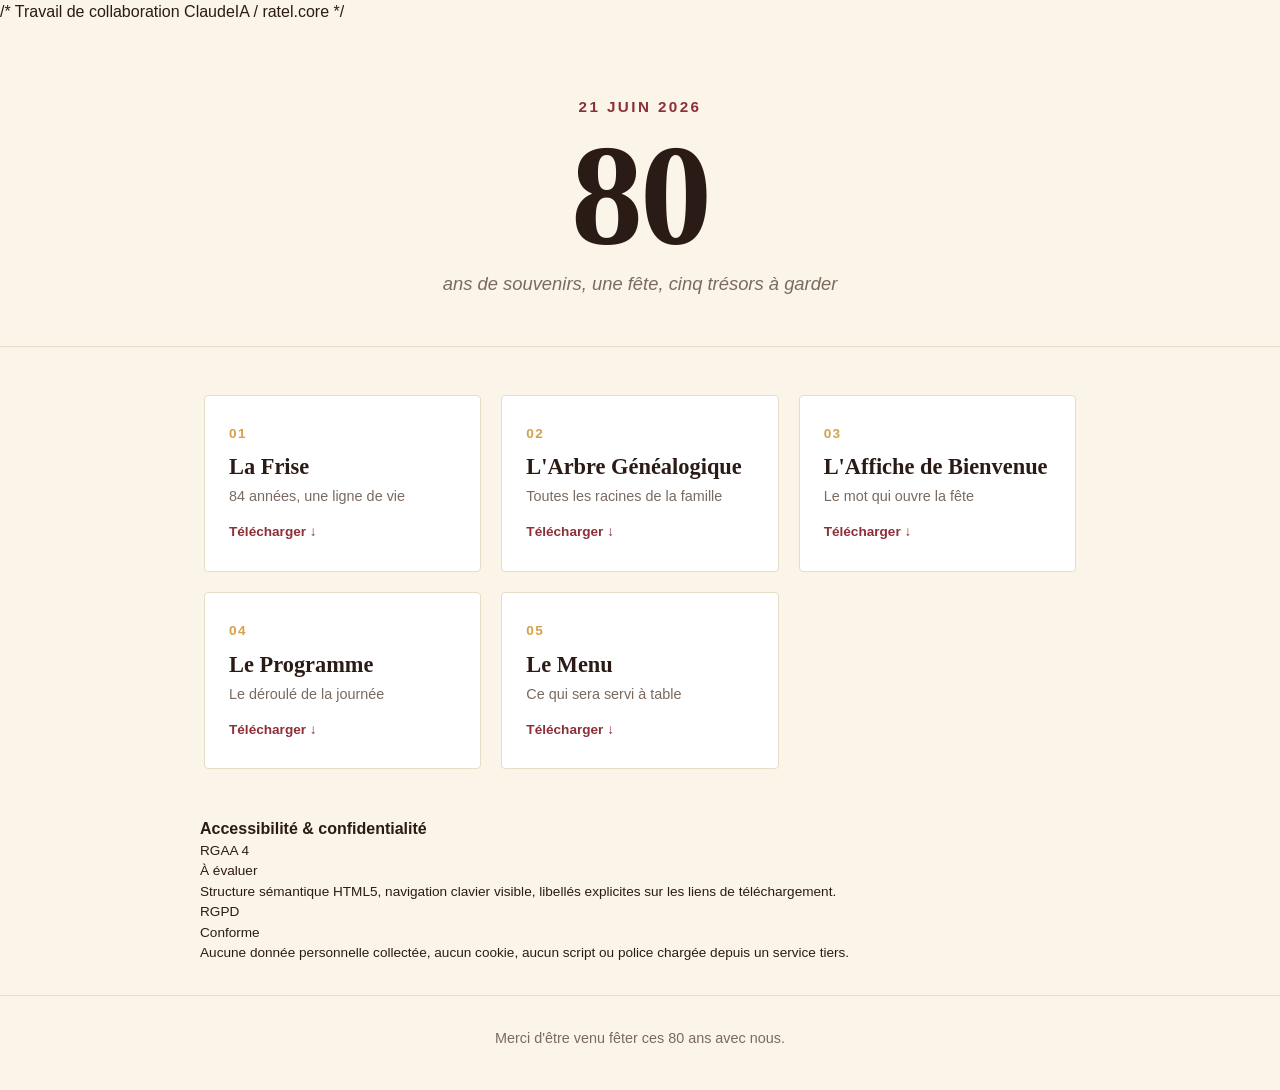
==== index.html @ 3a498ede "ctrl +s html" ====
/* Travail de collaboration ClaudeIA / ratel.core */
<!DOCTYPE html>
<html lang="fr">
<head>
<meta charset="UTF-8">
<meta name="viewport" content="width=device-width, initial-scale=1.0">
<title>80 ans de Rolland — Souvenirs à emporter</title>
<link rel="stylesheet" href="CSS/style.css">
</head>
<body>

  <header class="entete">
    <p class="date">21 juin 2026</p>
    <h1 class="titre-80">80</h1>
    <p class="sous-titre">ans de souvenirs, une fête, cinq trésors à garder</p>
  </header>

  <main class="liste-boutons">

    <a href="assets/frise_chronologique.png"  alt="frise chronologique de rolland avec toutes les dates importantes des sa vie" download class="bouton bouton-frise" aria-label="Télécharger La Frise, fichier JPG">
      <div class="numero">01</div>
      <div class="texte">
        <div class="nom">La Frise</div>
        <div class="description">84 années, une ligne de vie</div>
      </div>
      <div class="action">Télécharger ↓</div>
    </a>

    <a href="assets/arbre-genealogique.jpg" alt= "frise chres des sa vie" download class="bouton bouton-arbre" aria-label="Télécharger L'Arbre Généalogique, fichier JPG">
      <div class="numero">02</div>
      <div class="texte">
        <div class="nom">L'Arbre Généalogique</div>
        <div class="description">Toutes les racines de la famille</div>
      </div>
      <div class="action">Télécharger ↓</div>
    </a>

    <a href="assets/la_gazette_de_parmilieu.jpg" atl="affiche en forme de première page de journal ,la gazette de parmilieu pour présenter la journée" downlo<<<<<<<<<<<<<<ad class="bouton bouton-affiche" aria-label="Télécharger L'Affiche de Bienvenue, fichier JPG">
      <div class="numero">03</div>
      <div class="texte">
        <div class="nom">L'Affiche de Bienvenue</div>
        <div class="description">Le mot qui ouvre la fête</div>
      </div>
      <div class="action">Télécharger ↓</div>
    </a>

    <a href="assets/programme.jpg" download class="bouton bouton-programme" aria-label="Télécharger Le Programme, fichier JPG">
      <div class="numero">04</div>
      <div class="texte">
        <div class="nom">Le Programme</div>
        <div class="description">Le déroulé de la journée</div>
      </div>
      <div class="action">Télécharger ↓</div>
    </a>

    <a href="assets/menu.jpg" alt ="menu A FAIRE" download class="bouton bouton-menu" aria-label="Télécharger Le Menu, fichier JPG">
      <div class="numero">05</div>
      <div class="texte">
        <div class="nom">Le Menu</div>
        <div class="description">Ce qui sera servi à table</div>
      </div>
      <div class="action">Télécharger ↓</div>
    </a>

  </main>

  <div class="accessibilite">
    <h2 class="accessibilite-titre">Accessibilité &amp; confidentialité</h2>

    <div class="accessibilite-bloc">
      <div class="accessibilite-norme">RGAA 4</div>
      <div class="accessibilite-taux">À évaluer</div>
      <div class="accessibilite-detail">Structure sémantique HTML5, navigation clavier visible, libellés explicites sur les liens de téléchargement.</div>
    </div>

    <div class="accessibilite-bloc">
      <div class="accessibilite-norme">RGPD</div>
      <div class="accessibilite-taux">Conforme</div>
      <div class="accessibilite-detail">Aucune donnée personnelle collectée, aucun cookie, aucun script ou police chargée depuis un service tiers.</div>
    </div>
  </div>

  <footer class="pied-de-page">
    <p>Merci d'être venu fêter ces 80 ans avec nous.</p>
  </footer>

</body>
</html>
---- CSS/style.css ----
/* Travail de collaboration ClaudeIA / ratel.core */
/* ============================================
   VARIABLES — modifie uniquement ici
   ============================================ */
:root {

  /* Couleurs */
  --couleur-fond:            #FBF4E8;
  --couleur-fond-bouton:     #FFFFFF;
  --couleur-texte:           #2B1B17;
  --couleur-texte-attenue:   #7A6A5F;
  --couleur-accent:          #8C2F39;
  --couleur-accent-doux:     #D4A24C;
  --couleur-bordure:         #E7DCC8;

  /* Polices */
  --police-titre: "Playfair Display", Georgia, "Times New Roman", serif;
  --police-texte: "Inter", "Helvetica Neue", Arial, sans-serif;

  /* Tailles de police — mobile (valeurs de base) */
  --taille-titre-80-mobile:      5.5rem;
  --taille-sous-titre-mobile:    1rem;
  --taille-date:                 0.95rem;
  --taille-numero:               0.85rem;
  --taille-nom-mobile:           1.15rem;
  --taille-description:          0.9rem;
  --taille-action:                0.85rem;
  --taille-pied-de-page:          0.9rem;
  --taille-accessibilite-titre:   1rem;
  --taille-accessibilite-texte:   0.85rem;

  /* Tailles de police — desktop */
  --taille-titre-80-desktop:     9rem;
  --taille-sous-titre-desktop:   1.15rem;
  --taille-nom-desktop:           1.4rem;

  /* Espacements */
  --espace-section:   4.5rem;
  --rayon-bouton:      4px;
}

/* ============================================
   RESET DE BASE
   ============================================ */
* {
  margin: 0;
  padding: 0;
  box-sizing: border-box;
}

html {
  -webkit-tap-highlight-color: transparent;
}

body {
  background-color: var(--couleur-fond);
  color: var(--couleur-texte);
  font-family: var(--police-texte);
  line-height: 1.5;
  -webkit-font-smoothing: antialiased;
}

a {
  text-decoration: none;
  color: inherit;
}

/* ============================================
   ENTETE — MOBILE D'ABORD
   ============================================ */
.entete {
  text-align: center;
  padding: 2.5rem 1.25rem 2rem;
  border-bottom: 1px solid var(--couleur-bordure);
}

.date {
  font-family: var(--police-texte);
  font-size: var(--taille-date);
  letter-spacing: 0.16em;
  text-transform: uppercase;
  color: var(--couleur-accent);
  font-weight: 600;
  margin-bottom: 0.75rem;
}

.titre-80 {
  font-family: var(--police-titre);
  font-size: var(--taille-titre-80-mobile);
  font-weight: 700;
  color: var(--couleur-texte);
  line-height: 0.9;
  letter-spacing: -0.02em;
}

.sous-titre {
  font-family: var(--police-texte);
  font-size: var(--taille-sous-titre-mobile);
  color: var(--couleur-texte-attenue);
  margin-top: 0.6rem;
  font-style: italic;
}

/* ============================================
   LISTE DES BOUTONS — MOBILE D'ABORD
   ============================================ */
.liste-boutons {
  max-width: 920px;
  margin: 0 auto;
  padding: 2rem 1.25rem;
  display: flex;
  flex-direction: column;
  gap: 0.85rem;
}

.bouton {
  background-color: var(--couleur-fond-bouton);
  border: 1px solid var(--couleur-bordure);
  border-radius: var(--rayon-bouton);
  padding: 1.1rem 1.25rem;
  display: flex;
  align-items: center;
  gap: 0.85rem;
  min-height: 64px;
  transition: border-color 0.2s ease;
}

.bouton:active {
  border-color: var(--couleur-accent-doux);
  background-color: var(--couleur-fond);
}

.bouton:focus-visible {
  outline: 2px solid var(--couleur-accent);
  outline-offset: 3px;
}

.bouton-frise,
.bouton-arbre,
.bouton-affiche,
.bouton-programme,
.bouton-menu {
  /* libre pour personnalisation future */
}

.numero {
  font-family: var(--police-texte);
  font-size: var(--taille-numero);
  letter-spacing: 0.1em;
  color: var(--couleur-accent-doux);
  font-weight: 700;
  flex-shrink: 0;
}

.texte {
  flex: 1;
  display: flex;
  flex-direction: column;
  gap: 0.15rem;
}

.nom {
  font-family: var(--police-titre);
  font-size: var(--taille-nom-mobile);
  font-weight: 700;
  color: var(--couleur-texte);
}

.description {
  font-family: var(--police-texte);
  font-size: var(--taille-description);
  color: var(--couleur-texte-attenue);
}

.action {
  font-family: var(--police-texte);
  font-size: var(--taille-action);
  color: var(--couleur-accent);
  font-weight: 600;
  flex-shrink: 0;
  white-space: nowrap;
}

/* ============================================
   ACCESSIBILITE & CONFIDENTIALITE
   (non stylé pour le moment — sur demande)
   ============================================ */
.accessibilite {
  max-width: 920px;
  margin: 0 auto;
  padding: 0 1.25rem 2rem;
}

.accessibilite-titre {
  font-size: var(--taille-accessibilite-titre);
}

.accessibilite-bloc {
  font-size: var(--taille-accessibilite-texte);
}

/* ============================================
   PIED DE PAGE
   ============================================ */
.pied-de-page {
  text-align: center;
  padding: 2rem 1.25rem 2.5rem;
  font-size: var(--taille-pied-de-page);
  color: var(--couleur-texte-attenue);
  border-top: 1px solid var(--couleur-bordure);
}

/* ============================================
   TABLETTE / DESKTOP
   ============================================ */
@media (min-width: 600px) {

  .entete {
    padding: var(--espace-section) 1.5rem 3rem;
  }

  .titre-80 {
    font-size: var(--taille-titre-80-desktop);
  }

  .sous-titre {
    font-size: var(--taille-sous-titre-desktop);
  }

  .liste-boutons {
    display: grid;
    grid-template-columns: repeat(auto-fit, minmax(260px, 1fr));
    gap: 1.25rem;
    padding: 3rem 1.5rem;
  }

  .bouton {
    flex-direction: column;
    align-items: flex-start;
    padding: 1.75rem 1.5rem;
    gap: 0.4rem;
    transition: border-color 0.2s ease, transform 0.2s ease;
  }

  .bouton:hover {
    border-color: var(--couleur-accent-doux);
    transform: translateY(-3px);
  }

  .nom {
    font-size: var(--taille-nom-desktop);
  }

  .action {
    margin-top: 0.5rem;
  }
}

/* ============================================
   ACCESSIBILITÉ — réduction des animations
   ============================================ */
@media (prefers-reduced-motion: reduce) {
  .bouton {
    transition: none;
  }
}
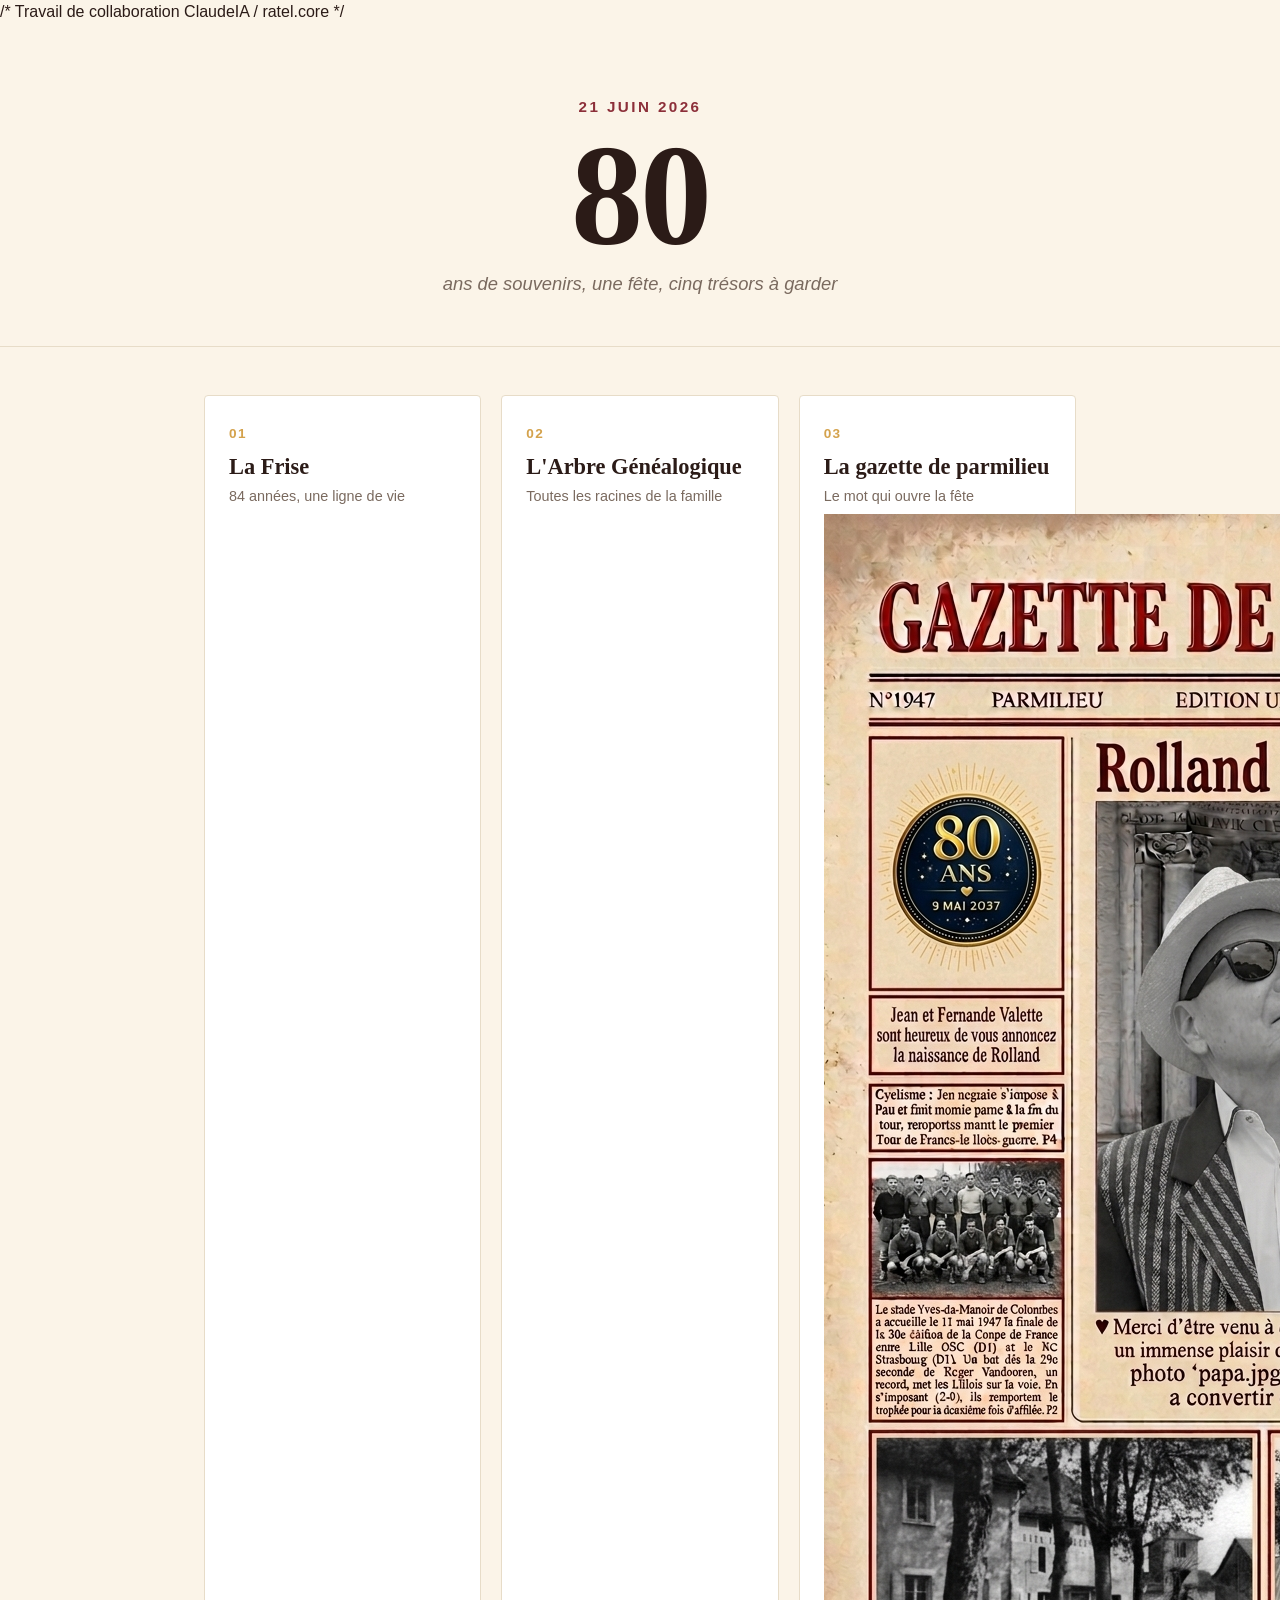
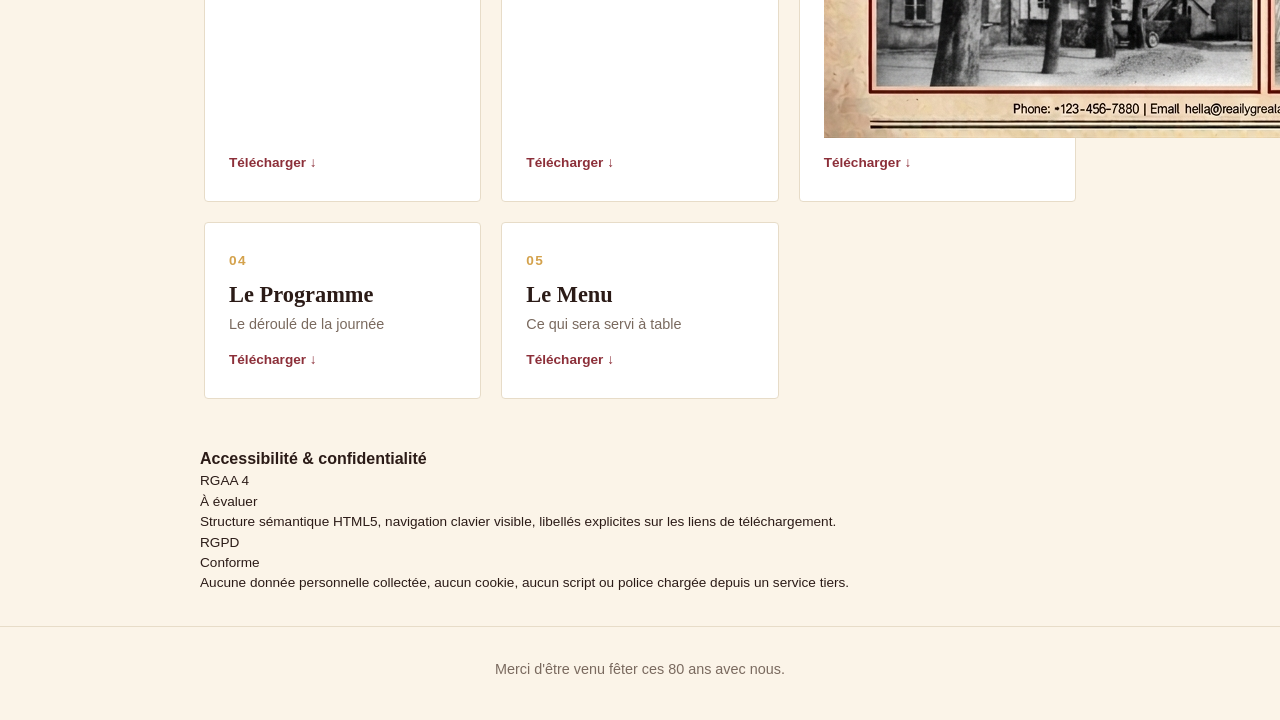
==== commit 67b4eaf0: "gazette fin pour test" ====
--- a/index.html
+++ b/index.html
@@ -5,7 +5,7 @@
 <meta charset="UTF-8">
 <meta name="viewport" content="width=device-width, initial-scale=1.0">
 <title>80 ans de Rolland — Souvenirs à emporter</title>
-<link rel="stylesheet" href="CSS/style.css">
+<link rel="stylesheet" href="style.css">
 </head>
 <body>
 
@@ -17,7 +17,7 @@
 
   <main class="liste-boutons">
 
-    <a href="assets/frise_chronologique.png"  alt="frise chronologique de rolland avec toutes les dates importantes des sa vie" download class="bouton bouton-frise" aria-label="Télécharger La Frise, fichier JPG">
+    <a href="frise_chronologique.png"  alt="frise chronologique de rolland avec toutes les dates importantes des sa vie" download class="bouton bouton-frise" aria-label="Télécharger La Frise, fichier JPG">
       <div class="numero">01</div>
       <div class="texte">
         <div class="nom">La Frise</div>
@@ -26,7 +26,7 @@
       <div class="action">Télécharger ↓</div>
     </a>
 
-    <a href="assets/arbre-genealogique.jpg" alt= "frise chres des sa vie" download class="bouton bouton-arbre" aria-label="Télécharger L'Arbre Généalogique, fichier JPG">
+    <a href="arbre_genealogique.jpg" alt="A FAIRE"frise chres des sa vie" download class="bouton bouton-arbre" aria-label="Télécharger L'Arbre Généalogique, fichier JPG">
       <div class="numero">02</div>
       <div class="texte">
         <div class="nom">L'Arbre Généalogique</div>
@@ -35,16 +35,17 @@
       <div class="action">Télécharger ↓</div>
     </a>
 
-    <a href="assets/la_gazette_de_parmilieu.jpg" atl="affiche en forme de première page de journal ,la gazette de parmilieu pour présenter la journée" downlo<<<<<<<<<<<<<<ad class="bouton bouton-affiche" aria-label="Télécharger L'Affiche de Bienvenue, fichier JPG">
+    <a href="la_gazette_de_parmilieu.png" download class="bouton bouton-affiche" aria-label="Télécharger La Gazette de pagermilieu, fichier PNG">
       <div class="numero">03</div>
       <div class="texte">
-        <div class="nom">L'Affiche de Bienvenue</div>
+        <div class="nom">La gazette de parmilieu</div>
         <div class="description">Le mot qui ouvre la fête</div>
       </div>
+    <img src="la_gazette_de_parmilieu.png" atl="affiche en forme de première page de journal ,la gazette de parmilieu pour présenter la journée">  
       <div class="action">Télécharger ↓</div>
     </a>
 
-    <a href="assets/programme.jpg" download class="bouton bouton-programme" aria-label="Télécharger Le Programme, fichier JPG">
+    <a href="programme.jpg" alt=download class="bouton bouton-programme" aria-label="Télécharger Le Programme, fichier JPG">
       <div class="numero">04</div>
       <div class="texte">
         <div class="nom">Le Programme</div>
@@ -53,7 +54,7 @@
       <div class="action">Télécharger ↓</div>
     </a>
 
-    <a href="assets/menu.jpg" alt ="menu A FAIRE" download class="bouton bouton-menu" aria-label="Télécharger Le Menu, fichier JPG">
+    <a href="menu.jpg" alt ="menu A FAIRE" download class="bouton bouton-menu" aria-label="Télécharger Le Menu, fichier JPG">
       <div class="numero">05</div>
       <div class="texte">
         <div class="nom">Le Menu</div>
--- a/style.css
+++ b/style.css
@@ -0,0 +1,266 @@
+/* Travail de collaboration ClaudeIA / ratel.core */
+/* ============================================
+   VARIABLES — modifie uniquement ici
+   ============================================ */
+:root {
+
+  /* Couleurs */
+  --couleur-fond:            #FBF4E8;
+  --couleur-fond-bouton:     #FFFFFF;
+  --couleur-texte:           #2B1B17;
+  --couleur-texte-attenue:   #7A6A5F;
+  --couleur-accent:          #8C2F39;
+  --couleur-accent-doux:     #D4A24C;
+  --couleur-bordure:         #E7DCC8;
+
+  /* Polices */
+  --police-titre: "Playfair Display", Georgia, "Times New Roman", serif;
+  --police-texte: "Inter", "Helvetica Neue", Arial, sans-serif;
+
+  /* Tailles de police — mobile (valeurs de base) */
+  --taille-titre-80-mobile:      5.5rem;
+  --taille-sous-titre-mobile:    1rem;
+  --taille-date:                 0.95rem;
+  --taille-numero:               0.85rem;
+  --taille-nom-mobile:           1.15rem;
+  --taille-description:          0.9rem;
+  --taille-action:                0.85rem;
+  --taille-pied-de-page:          0.9rem;
+  --taille-accessibilite-titre:   1rem;
+  --taille-accessibilite-texte:   0.85rem;
+
+  /* Tailles de police — desktop */
+  --taille-titre-80-desktop:     9rem;
+  --taille-sous-titre-desktop:   1.15rem;
+  --taille-nom-desktop:           1.4rem;
+
+  /* Espacements */
+  --espace-section:   4.5rem;
+  --rayon-bouton:      4px;
+}
+
+/* ============================================
+   RESET DE BASE
+   ============================================ */
+* {
+  margin: 0;
+  padding: 0;
+  box-sizing: border-box;
+}
+
+html {
+  -webkit-tap-highlight-color: transparent;
+}
+
+body {
+  background-color: var(--couleur-fond);
+  color: var(--couleur-texte);
+  font-family: var(--police-texte);
+  line-height: 1.5;
+  -webkit-font-smoothing: antialiased;
+}
+
+a {
+  text-decoration: none;
+  color: inherit;
+}
+
+/* ============================================
+   ENTETE — MOBILE D'ABORD
+   ============================================ */
+.entete {
+  text-align: center;
+  padding: 2.5rem 1.25rem 2rem;
+  border-bottom: 1px solid var(--couleur-bordure);
+}
+
+.date {
+  font-family: var(--police-texte);
+  font-size: var(--taille-date);
+  letter-spacing: 0.16em;
+  text-transform: uppercase;
+  color: var(--couleur-accent);
+  font-weight: 600;
+  margin-bottom: 0.75rem;
+}
+
+.titre-80 {
+  font-family: var(--police-titre);
+  font-size: var(--taille-titre-80-mobile);
+  font-weight: 700;
+  color: var(--couleur-texte);
+  line-height: 0.9;
+  letter-spacing: -0.02em;
+}
+
+.sous-titre {
+  font-family: var(--police-texte);
+  font-size: var(--taille-sous-titre-mobile);
+  color: var(--couleur-texte-attenue);
+  margin-top: 0.6rem;
+  font-style: italic;
+}
+
+/* ============================================
+   LISTE DES BOUTONS — MOBILE D'ABORD
+   ============================================ */
+.liste-boutons {
+  max-width: 920px;
+  margin: 0 auto;
+  padding: 2rem 1.25rem;
+  display: flex;
+  flex-direction: column;
+  gap: 0.85rem;
+}
+
+.bouton {
+  background-color: var(--couleur-fond-bouton);
+  border: 1px solid var(--couleur-bordure);
+  border-radius: var(--rayon-bouton);
+  padding: 1.1rem 1.25rem;
+  display: flex;
+  align-items: center;
+  gap: 0.85rem;
+  min-height: 64px;
+  transition: border-color 0.2s ease;
+}
+
+.bouton:active {
+  border-color: var(--couleur-accent-doux);
+  background-color: var(--couleur-fond);
+}
+
+.bouton:focus-visible {
+  outline: 2px solid var(--couleur-accent);
+  outline-offset: 3px;
+}
+
+.bouton-frise,
+.bouton-arbre,
+.bouton-affiche,
+.bouton-programme,
+.bouton-menu {
+  /* libre pour personnalisation future */
+}
+
+.numero {
+  font-family: var(--police-texte);
+  font-size: var(--taille-numero);
+  letter-spacing: 0.1em;
+  color: var(--couleur-accent-doux);
+  font-weight: 700;
+  flex-shrink: 0;
+}
+
+.texte {
+  flex: 1;
+  display: flex;
+  flex-direction: column;
+  gap: 0.15rem;
+}
+
+.nom {
+  font-family: var(--police-titre);
+  font-size: var(--taille-nom-mobile);
+  font-weight: 700;
+  color: var(--couleur-texte);
+}
+
+.description {
+  font-family: var(--police-texte);
+  font-size: var(--taille-description);
+  color: var(--couleur-texte-attenue);
+}
+
+.action {
+  font-family: var(--police-texte);
+  font-size: var(--taille-action);
+  color: var(--couleur-accent);
+  font-weight: 600;
+  flex-shrink: 0;
+  white-space: nowrap;
+}
+
+/* ============================================
+   ACCESSIBILITE & CONFIDENTIALITE
+   (non stylé pour le moment — sur demande)
+   ============================================ */
+.accessibilite {
+  max-width: 920px;
+  margin: 0 auto;
+  padding: 0 1.25rem 2rem;
+}
+
+.accessibilite-titre {
+  font-size: var(--taille-accessibilite-titre);
+}
+
+.accessibilite-bloc {
+  font-size: var(--taille-accessibilite-texte);
+}
+
+/* ============================================
+   PIED DE PAGE
+   ============================================ */
+.pied-de-page {
+  text-align: center;
+  padding: 2rem 1.25rem 2.5rem;
+  font-size: var(--taille-pied-de-page);
+  color: var(--couleur-texte-attenue);
+  border-top: 1px solid var(--couleur-bordure);
+}
+
+/* ============================================
+   TABLETTE / DESKTOP
+   ============================================ */
+@media (min-width: 600px) {
+
+  .entete {
+    padding: var(--espace-section) 1.5rem 3rem;
+  }
+
+  .titre-80 {
+    font-size: var(--taille-titre-80-desktop);
+  }
+
+  .sous-titre {
+    font-size: var(--taille-sous-titre-desktop);
+  }
+
+  .liste-boutons {
+    display: grid;
+    grid-template-columns: repeat(auto-fit, minmax(260px, 1fr));
+    gap: 1.25rem;
+    padding: 3rem 1.5rem;
+  }
+
+  .bouton {
+    flex-direction: column;
+    align-items: flex-start;
+    padding: 1.75rem 1.5rem;
+    gap: 0.4rem;
+    transition: border-color 0.2s ease, transform 0.2s ease;
+  }
+
+  .bouton:hover {
+    border-color: var(--couleur-accent-doux);
+    transform: translateY(-3px);
+  }
+
+  .nom {
+    font-size: var(--taille-nom-desktop);
+  }
+
+  .action {
+    margin-top: 0.5rem;
+  }
+}
+
+/* ============================================
+   ACCESSIBILITÉ — réduction des animations
+   ============================================ */
+@media (prefers-reduced-motion: reduce) {
+  .bouton {
+    transition: none;
+  }
+}
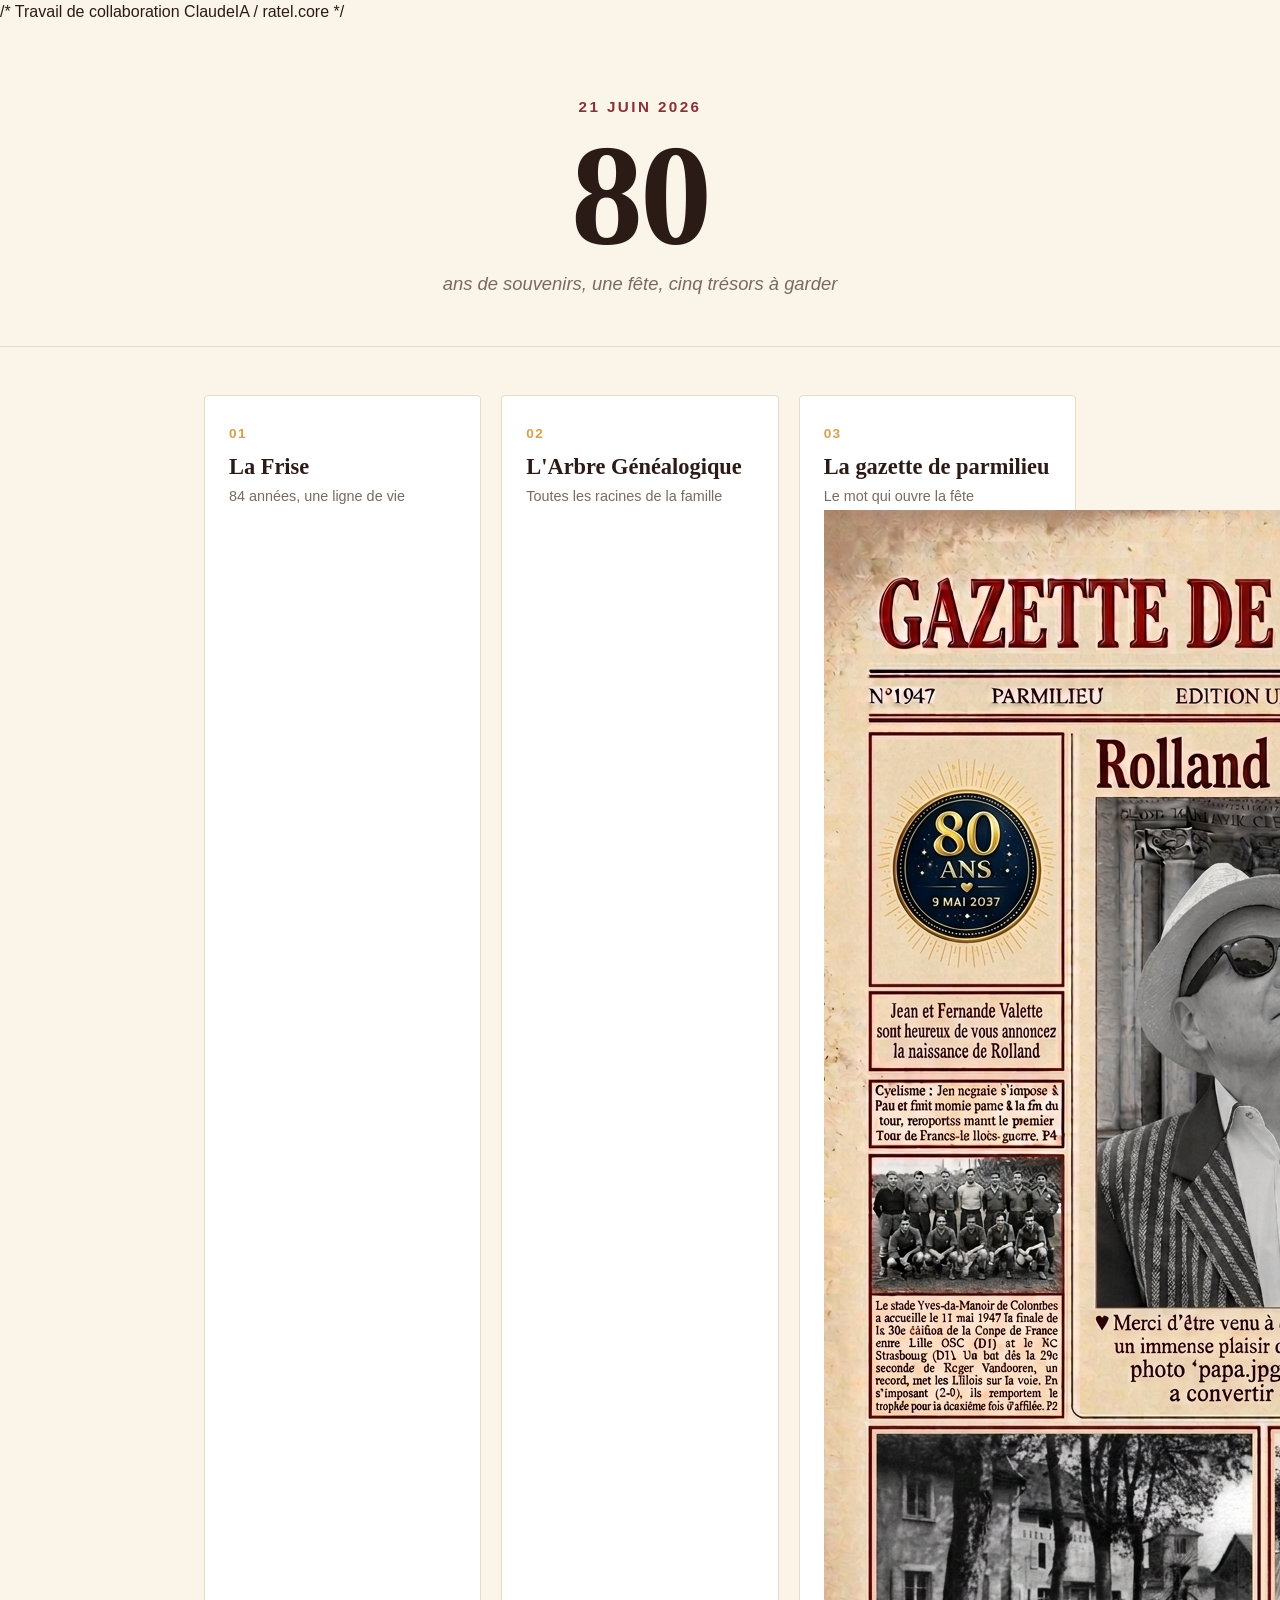
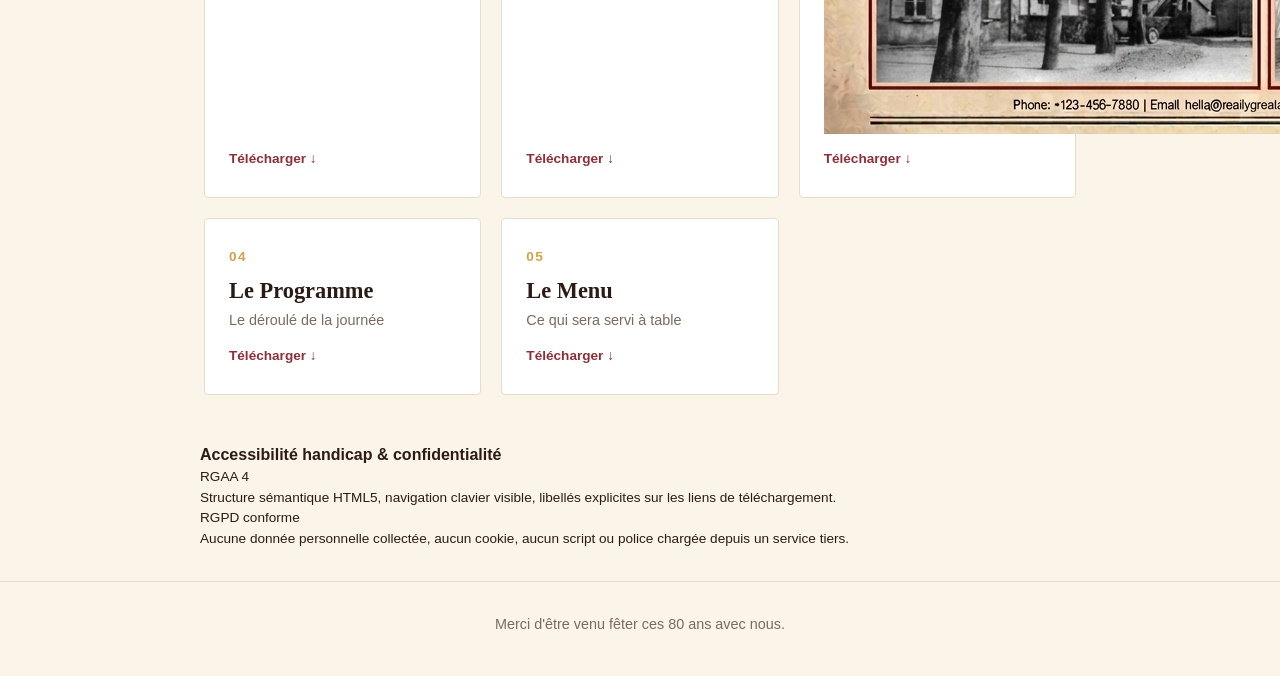
==== commit 643bd719: "insertion miniature" ====
--- a/index.html
+++ b/index.html
@@ -39,9 +39,9 @@
       <div class="numero">03</div>
       <div class="texte">
         <div class="nom">La gazette de parmilieu</div>
-        <div class="description">Le mot qui ouvre la fête</div>
+        <div class="description">Le mot qui ouvre la fête</div> 
+          <img src="la_gazette_de_parmilieu.png" atl="affiche en forme de première page de journal ,la gazette de parmilieu pour présenter la journée">  
       </div>
-    <img src="la_gazette_de_parmilieu.png" atl="affiche en forme de première page de journal ,la gazette de parmilieu pour présenter la journée">  
       <div class="action">Télécharger ↓</div>
     </a>
 
@@ -66,17 +66,15 @@
   </main>
 
   <div class="accessibilite">
-    <h2 class="accessibilite-titre">Accessibilité &amp; confidentialité</h2>
+    <h2 class="accessibilite-titre">Accessibilité handicap &amp; confidentialité</h2>
 
     <div class="accessibilite-bloc">
       <div class="accessibilite-norme">RGAA 4</div>
-      <div class="accessibilite-taux">À évaluer</div>
       <div class="accessibilite-detail">Structure sémantique HTML5, navigation clavier visible, libellés explicites sur les liens de téléchargement.</div>
     </div>
 
     <div class="accessibilite-bloc">
-      <div class="accessibilite-norme">RGPD</div>
-      <div class="accessibilite-taux">Conforme</div>
+      <div class="accessibilite-norme">RGPD conforme</div>
       <div class="accessibilite-detail">Aucune donnée personnelle collectée, aucun cookie, aucun script ou police chargée depuis un service tiers.</div>
     </div>
   </div>
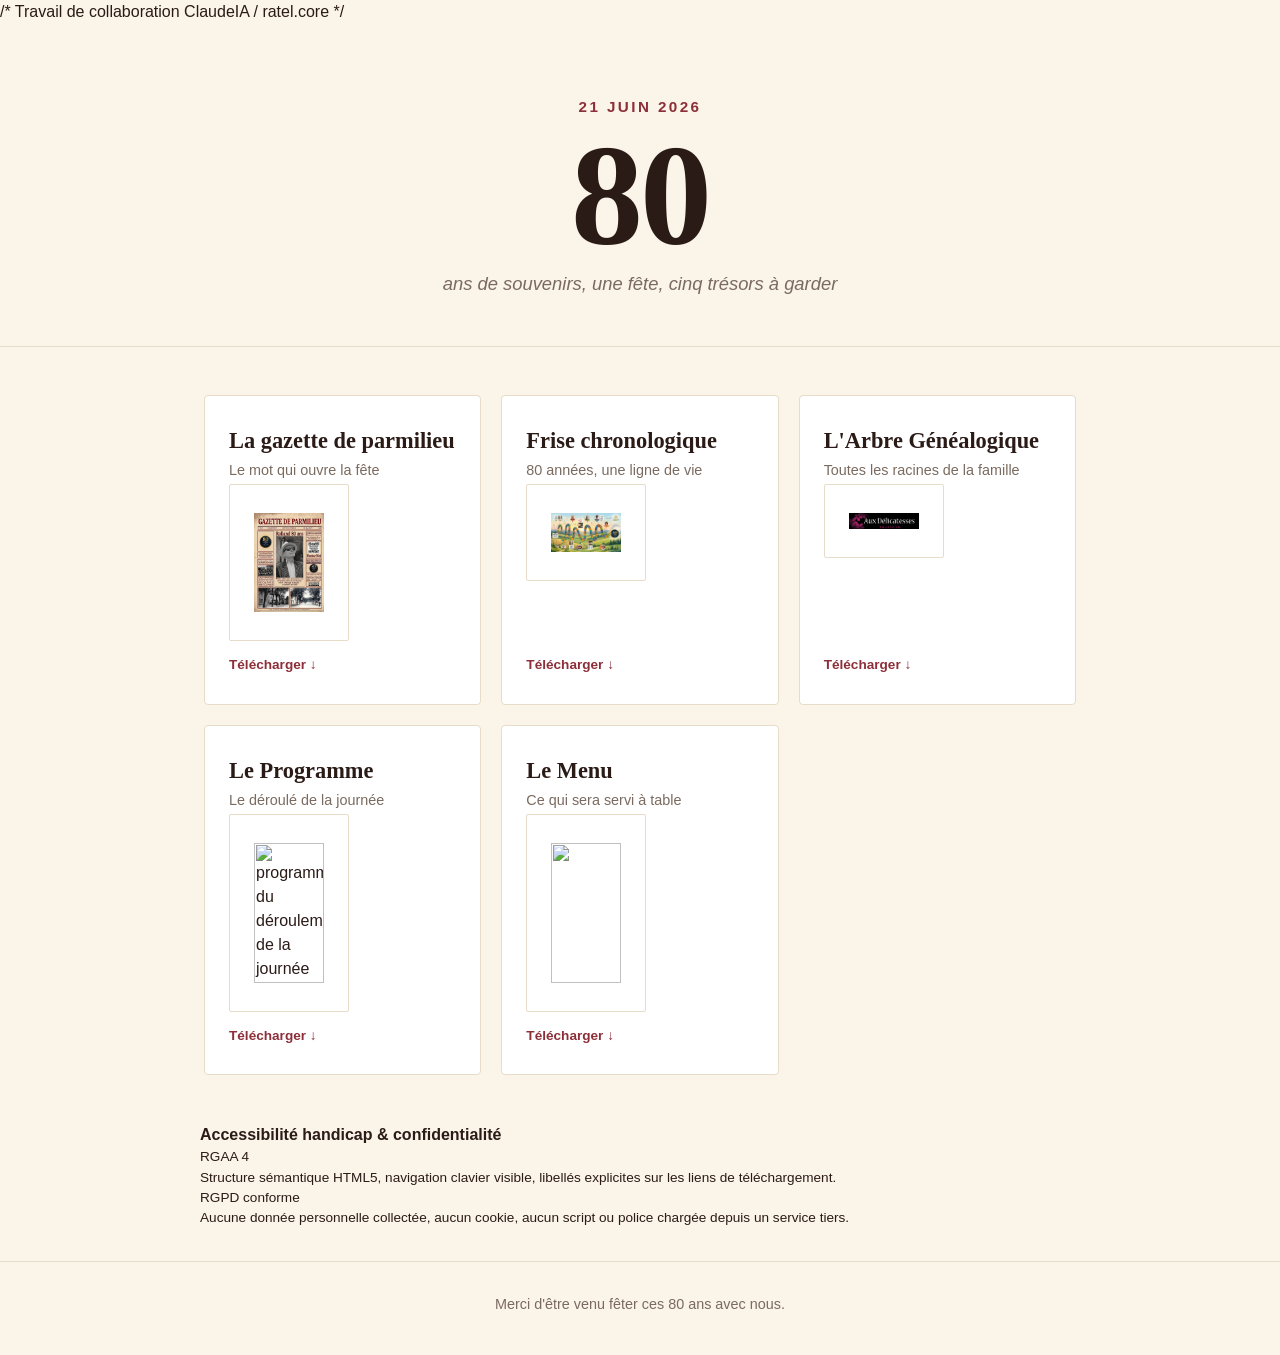
==== commit d3f35a5a: "correction html + linter" ====
--- a/index.html
+++ b/index.html
@@ -1,12 +1,14 @@
 /* Travail de collaboration ClaudeIA / ratel.core */
 <!DOCTYPE html>
 <html lang="fr">
+
 <head>
-<meta charset="UTF-8">
-<meta name="viewport" content="width=device-width, initial-scale=1.0">
-<title>80 ans de Rolland — Souvenirs à emporter</title>
-<link rel="stylesheet" href="style.css">
+  <meta charset="UTF-8">
+  <meta name="viewport" content="width=device-width, initial-scale=1.0">
+  <title>80 ans de Rolland — Souvenirs à emporter</title>
+  <link rel="stylesheet" href="style.css">
 </head>
+
 <body>
 
   <header class="entete">
@@ -17,48 +19,54 @@
 
   <main class="liste-boutons">
 
-    <a href="frise_chronologique.png"  alt="frise chronologique de rolland avec toutes les dates importantes des sa vie" download class="bouton bouton-frise" aria-label="Télécharger La Frise, fichier JPG">
-      <div class="numero">01</div>
+    <a href="la_gazette_de_parmilieu.png" download class="bouton bouton-affiche"
+      aria-label="Télécharger La Gazette de pagermilieu, fichier PNG">
       <div class="texte">
-        <div class="nom">La Frise</div>
-        <div class="description">84 années, une ligne de vie</div>
+        <div class="nom">La gazette de parmilieu</div>
+        <div class="description">Le mot qui ouvre la fête</div>
+        <img class="bouton img" src="la_gazette_de_parmilieu.png"
+          atl="affiche en forme de première page de journal ,la gazette de parmilieu pour présenter la journée">
       </div>
       <div class="action">Télécharger ↓</div>
     </a>
 
-    <a href="arbre_genealogique.jpg" alt="A FAIRE"frise chres des sa vie" download class="bouton bouton-arbre" aria-label="Télécharger L'Arbre Généalogique, fichier JPG">
-      <div class="numero">02</div>
+    <a href="frise_chronologique.png" download class="bouton bouton-frise" aria-label="Télécharger La Frise, fichier JPG">
+      <div class="texte">
+        <div class="nom">Frise chronologique</div>
+        <div class="description">80 années, une ligne de vie</div>
+        <img class="bouton img" src="frise_chronologique.png" atl="frise chronolique retrassant la vie de rolland">
+      </div>
+      <div class=" action">Télécharger ↓
+      </div>
+    </a>
+
+    <a href="arbre_genealogique.png" download class="bouton bouton-arbre"
+      aria-label="Télécharger L'Arbre Généalogique, fichier JPG">
       <div class="texte">
         <div class="nom">L'Arbre Généalogique</div>
         <div class="description">Toutes les racines de la famille</div>
+        <img class="bouton img" src="logo_aux_delicatesses.png"
+          atl="arbre généalogique depuis Jean et Fernade ainsi que tous leurs descendants">
       </div>
       <div class="action">Télécharger ↓</div>
     </a>
 
-    <a href="la_gazette_de_parmilieu.png" download class="bouton bouton-affiche" aria-label="Télécharger La Gazette de pagermilieu, fichier PNG">
-      <div class="numero">03</div>
+    <a href="programme.jpg" download class="bouton bouton-programme"
+      aria-label="Télécharger Le Programme, fichier JPG">
       <div class="texte">
-        <div class="nom">La gazette de parmilieu</div>
-        <div class="description">Le mot qui ouvre la fête</div> 
-          <img src="la_gazette_de_parmilieu.png" atl="affiche en forme de première page de journal ,la gazette de parmilieu pour présenter la journée">  
+        <div class="nom">Le Programme</div>
+        <div class="description">Le déroulé de la journée</div>
+        <img class="bouton img" src="xxx.png" alt="programme du déroulement de la journée">
       </div>
       <div class="action">Télécharger ↓</div>
     </a>
 
-    <a href="programme.jpg" alt=download class="bouton bouton-programme" aria-label="Télécharger Le Programme, fichier JPG">
-      <div class="numero">04</div>
-      <div class="texte">
-        <div class="nom">Le Programme</div>
-        <div class="description">Le déroulé de la journée</div>
-      </div>
-      <div class="action">Télécharger ↓</div>
-    </a>
-
-    <a href="menu.jpg" alt ="menu A FAIRE" download class="bouton bouton-menu" aria-label="Télécharger Le Menu, fichier JPG">
-      <div class="numero">05</div>
+    <a href="menu.png" alt="menu A FAIRE" download class="bouton bouton-menu"
+      aria-label="Télécharger Le Menu, fichier JPG">
       <div class="texte">
         <div class="nom">Le Menu</div>
         <div class="description">Ce qui sera servi à table</div>
+        <img class="bouton img" src="menu.png" atl="menu du jour préparé par les Délicatesses Traiteur">
       </div>
       <div class="action">Télécharger ↓</div>
     </a>
@@ -70,12 +78,14 @@
 
     <div class="accessibilite-bloc">
       <div class="accessibilite-norme">RGAA 4</div>
-      <div class="accessibilite-detail">Structure sémantique HTML5, navigation clavier visible, libellés explicites sur les liens de téléchargement.</div>
+      <div class="accessibilite-detail">Structure sémantique HTML5, navigation clavier visible, libellés explicites sur
+        les liens de téléchargement.</div>
     </div>
 
     <div class="accessibilite-bloc">
       <div class="accessibilite-norme">RGPD conforme</div>
-      <div class="accessibilite-detail">Aucune donnée personnelle collectée, aucun cookie, aucun script ou police chargée depuis un service tiers.</div>
+      <div class="accessibilite-detail">Aucune donnée personnelle collectée, aucun cookie, aucun script ou police
+        chargée depuis un service tiers.</div>
     </div>
   </div>
 
@@ -84,4 +94,5 @@
   </footer>
 
 </body>
-</html>
+
+</html>
--- a/style.css
+++ b/style.css
@@ -247,6 +247,13 @@
     transform: translateY(-3px);
   }
 
+  .bouton img {
+  width: 100%;
+  max-width: 120px;  /* ajuste selon le rendu souhaité */
+  height: auto;
+  border-radius: 2px;
+}
+
   .nom {
     font-size: var(--taille-nom-desktop);
   }
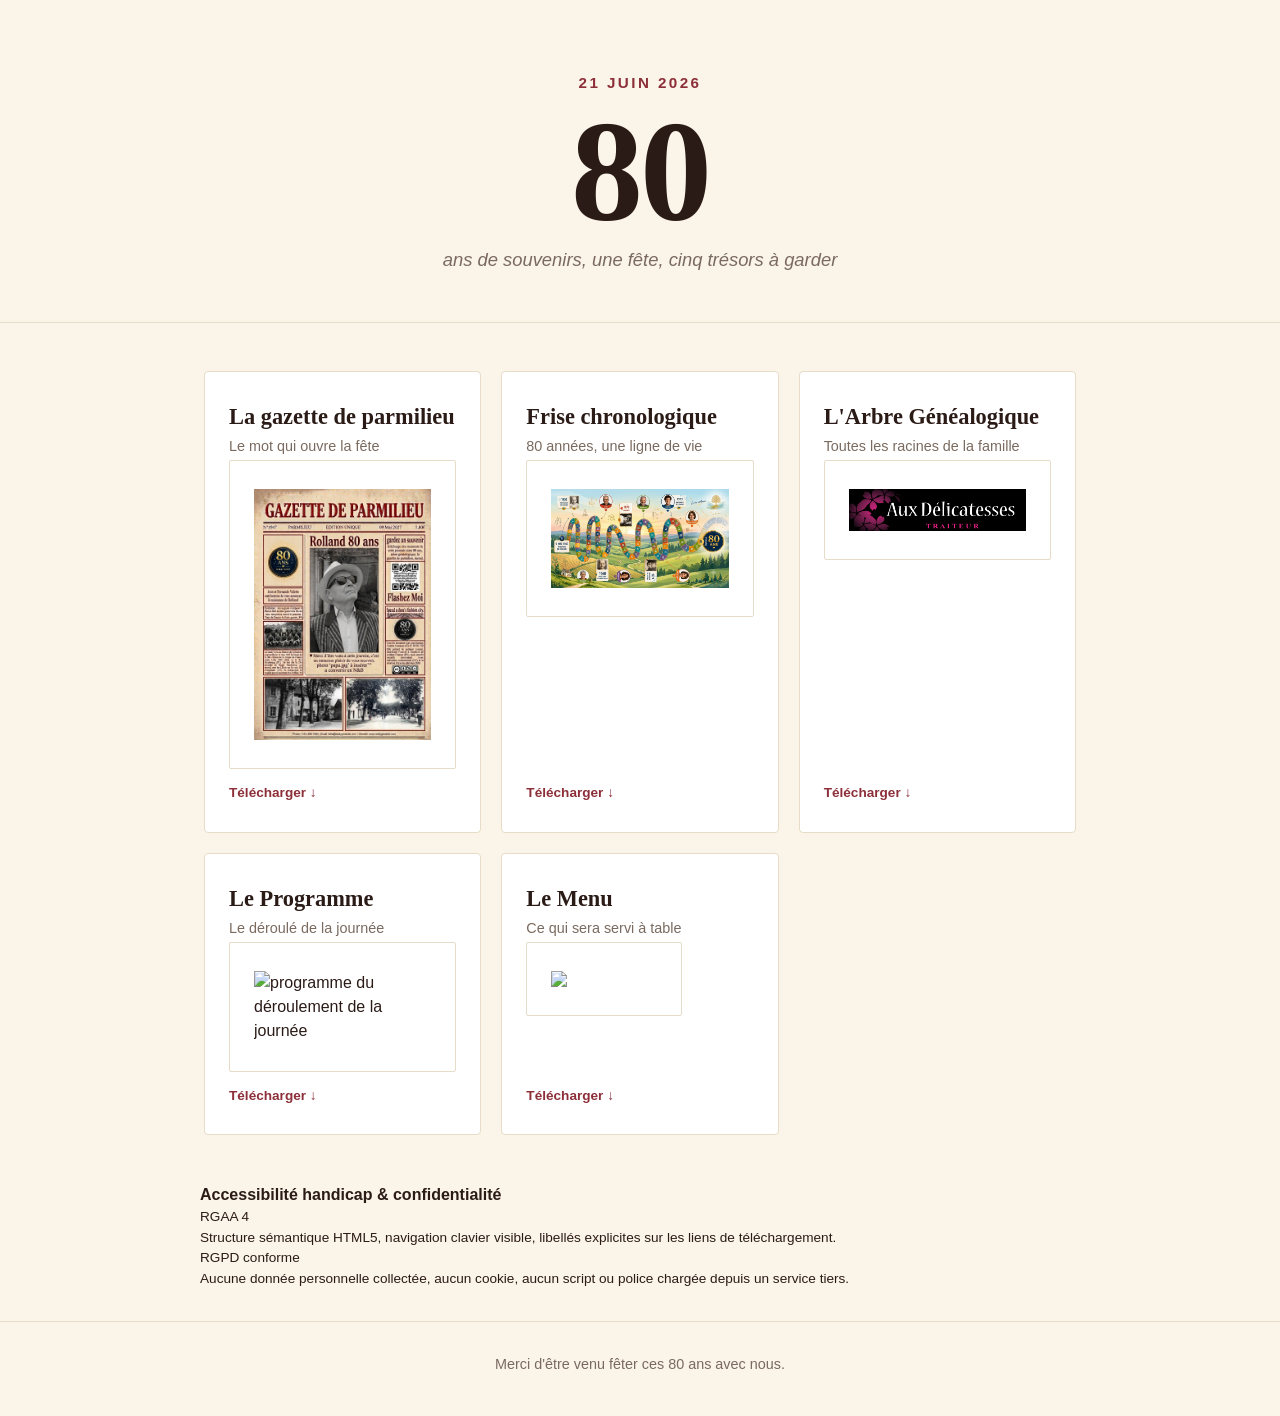
==== commit aad710b7: "mobile first test" ====
--- a/index.html
+++ b/index.html
@@ -1,4 +1,4 @@
-/* Travail de collaboration ClaudeIA / ratel.core */
+<!-- Travail de collaboration ClaudeIA / ratel.core -->
 <!DOCTYPE html>
 <html lang="fr">
 
@@ -51,17 +51,17 @@
       <div class="action">Télécharger ↓</div>
     </a>
 
-    <a href="programme.jpg" download class="bouton bouton-programme"
+    <a href="programme.png" download class="bouton bouton-programme"
       aria-label="Télécharger Le Programme, fichier JPG">
       <div class="texte">
         <div class="nom">Le Programme</div>
         <div class="description">Le déroulé de la journée</div>
-        <img class="bouton img" src="xxx.png" alt="programme du déroulement de la journée">
+        <img class="bouton img" src="programme.png" alt="programme du déroulement de la journée">
       </div>
       <div class="action">Télécharger ↓</div>
     </a>
 
-    <a href="menu.png" alt="menu A FAIRE" download class="bouton bouton-menu"
+    <a href="menu.png"  download class="bouton bouton-menu"
       aria-label="Télécharger Le Menu, fichier JPG">
       <div class="texte">
         <div class="nom">Le Menu</div>
--- a/style.css
+++ b/style.css
@@ -5,38 +5,38 @@
 :root {
 
   /* Couleurs */
-  --couleur-fond:            #FBF4E8;
-  --couleur-fond-bouton:     #FFFFFF;
-  --couleur-texte:           #2B1B17;
-  --couleur-texte-attenue:   #7A6A5F;
-  --couleur-accent:          #8C2F39;
-  --couleur-accent-doux:     #D4A24C;
-  --couleur-bordure:         #E7DCC8;
+  --couleur-fond: #FBF4E8;
+  --couleur-fond-bouton: #FFFFFF;
+  --couleur-texte: #2B1B17;
+  --couleur-texte-attenue: #7A6A5F;
+  --couleur-accent: #8C2F39;
+  --couleur-accent-doux: #D4A24C;
+  --couleur-bordure: #E7DCC8;
 
   /* Polices */
   --police-titre: "Playfair Display", Georgia, "Times New Roman", serif;
   --police-texte: "Inter", "Helvetica Neue", Arial, sans-serif;
 
   /* Tailles de police — mobile (valeurs de base) */
-  --taille-titre-80-mobile:      5.5rem;
-  --taille-sous-titre-mobile:    1rem;
-  --taille-date:                 0.95rem;
-  --taille-numero:               0.85rem;
-  --taille-nom-mobile:           1.15rem;
-  --taille-description:          0.9rem;
-  --taille-action:                0.85rem;
-  --taille-pied-de-page:          0.9rem;
-  --taille-accessibilite-titre:   1rem;
-  --taille-accessibilite-texte:   0.85rem;
+  --taille-titre-80-mobile: 5.5rem;
+  --taille-sous-titre-mobile: 1rem;
+  --taille-date: 0.95rem;
+  --taille-numero: 0.85rem;
+  --taille-nom-mobile: 1.15rem;
+  --taille-description: 0.9rem;
+  --taille-action: 0.85rem;
+  --taille-pied-de-page: 0.9rem;
+  --taille-accessibilite-titre: 1rem;
+  --taille-accessibilite-texte: 0.85rem;
 
   /* Tailles de police — desktop */
-  --taille-titre-80-desktop:     9rem;
-  --taille-sous-titre-desktop:   1.15rem;
-  --taille-nom-desktop:           1.4rem;
+  --taille-titre-80-desktop: 9rem;
+  --taille-sous-titre-desktop: 1.15rem;
+  --taille-nom-desktop: 1.4rem;
 
   /* Espacements */
-  --espace-section:   4.5rem;
-  --rayon-bouton:      4px;
+  --espace-section: 4.5rem;
+  --rayon-bouton: 4px;
 }
 
 /* ============================================
@@ -135,6 +135,14 @@
   outline-offset: 3px;
 }
 
+.bouton img {
+  width: 100%;
+  max-width: 100%; /* en px au début */
+  /* ajuste selon le rendu souhaité */
+  height: auto;
+  border-radius: 2px;
+}
+
 .bouton-frise,
 .bouton-arbre,
 .bouton-affiche,
@@ -247,12 +255,6 @@
     transform: translateY(-3px);
   }
 
-  .bouton img {
-  width: 100%;
-  max-width: 120px;  /* ajuste selon le rendu souhaité */
-  height: auto;
-  border-radius: 2px;
-}
 
   .nom {
     font-size: var(--taille-nom-desktop);
@@ -270,4 +272,4 @@
   .bouton {
     transition: none;
   }
-}
+}
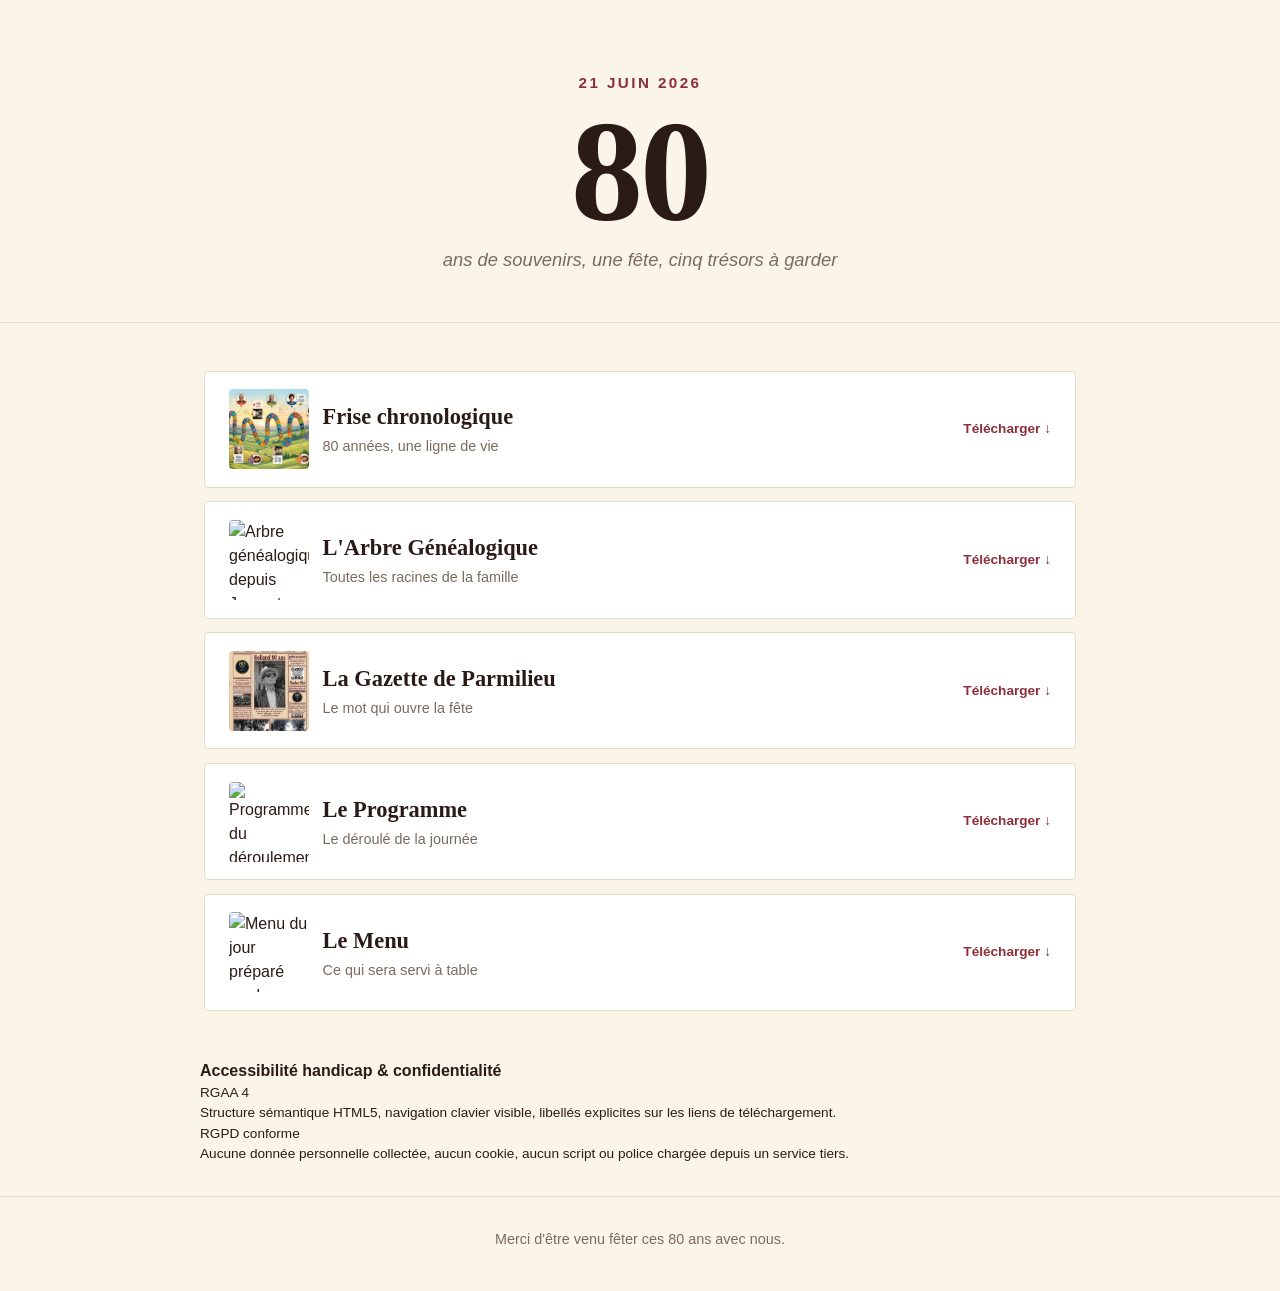
==== commit 0cf583de: "version mobilé 01" ====
--- a/index.html
+++ b/index.html
@@ -1,15 +1,14 @@
-<!-- Travail de collaboration ClaudeIA / ratel.core -->
 <!DOCTYPE html>
 <html lang="fr">
+<head>
+<meta charset="UTF-8">
+<meta name="viewport" content="width=device-width, initial-scale=1.0">
+<title>80 ans de Rolland — Souvenirs à emporter</title>
+<link rel="stylesheet" href="style.css">
+</head>
+<body>
 
-<head>
-  <meta charset="UTF-8">
-  <meta name="viewport" content="width=device-width, initial-scale=1.0">
-  <title>80 ans de Rolland — Souvenirs à emporter</title>
-  <link rel="stylesheet" href="style.css">
-</head>
-
-<body>
+  <!-- * Travail de collaboration ClaudeIA / ratel.core * -->
 
   <header class="entete">
     <p class="date">21 juin 2026</p>
@@ -19,54 +18,47 @@
 
   <main class="liste-boutons">
 
-    <a href="la_gazette_de_parmilieu.png" download class="bouton bouton-affiche"
-      aria-label="Télécharger La Gazette de pagermilieu, fichier PNG">
+    <a href="frise_chronologique.png" download class="bouton bouton-frise" aria-label="Télécharger la Frise chronologique, fichier PNG">
+      <img src="frise_chronologique.png" alt="Frise chronologique retraçant la vie de Rolland">
       <div class="texte">
-        <div class="nom">La gazette de parmilieu</div>
-        <div class="description">Le mot qui ouvre la fête</div>
-        <img class="bouton img" src="la_gazette_de_parmilieu.png"
-          atl="affiche en forme de première page de journal ,la gazette de parmilieu pour présenter la journée">
+        <div class="nom">Frise chronologique</div>
+        <div class="description">80 années, une ligne de vie</div>
       </div>
       <div class="action">Télécharger ↓</div>
     </a>
 
-    <a href="frise_chronologique.png" download class="bouton bouton-frise" aria-label="Télécharger La Frise, fichier JPG">
-      <div class="texte">
-        <div class="nom">Frise chronologique</div>
-        <div class="description">80 années, une ligne de vie</div>
-        <img class="bouton img" src="frise_chronologique.png" atl="frise chronolique retrassant la vie de rolland">
-      </div>
-      <div class=" action">Télécharger ↓
-      </div>
-    </a>
-
-    <a href="arbre_genealogique.png" download class="bouton bouton-arbre"
-      aria-label="Télécharger L'Arbre Généalogique, fichier JPG">
+    <a href="arbre_genealogique.jpg" download class="bouton bouton-arbre" aria-label="Télécharger l'Arbre Généalogique, fichier JPG">
+      <img src="arbre_genealogique.jpg" alt="Arbre généalogique depuis Jean et Fernande ainsi que tous leurs descendants">
       <div class="texte">
         <div class="nom">L'Arbre Généalogique</div>
         <div class="description">Toutes les racines de la famille</div>
-        <img class="bouton img" src="logo_aux_delicatesses.png"
-          atl="arbre généalogique depuis Jean et Fernade ainsi que tous leurs descendants">
       </div>
       <div class="action">Télécharger ↓</div>
     </a>
 
-    <a href="programme.png" download class="bouton bouton-programme"
-      aria-label="Télécharger Le Programme, fichier JPG">
+    <a href="la_gazette_de_parmilieu.png" download class="bouton bouton-affiche" aria-label="Télécharger La Gazette de Parmilieu, fichier PNG">
+      <img src="la_gazette_de_parmilieu.png" alt="Affiche façon journal annonçant la fête, La Gazette de Parmilieu">
       <div class="texte">
-        <div class="nom">Le Programme</div>
-        <div class="description">Le déroulé de la journée</div>
-        <img class="bouton img" src="programme.png" alt="programme du déroulement de la journée">
+        <div class="nom">La Gazette de Parmilieu</div>
+        <div class="description">Le mot qui ouvre la fête</div>
       </div>
       <div class="action">Télécharger ↓</div>
     </a>
 
-    <a href="menu.png"  download class="bouton bouton-menu"
-      aria-label="Télécharger Le Menu, fichier JPG">
+    <a href="programme.jpg" download class="bouton bouton-programme" aria-label="Télécharger le Programme, fichier JPG">
+      <img src="programme.jpg" alt="Programme du déroulement de la journée">
+      <div class="texte">
+        <div class="nom">Le Programme</div>
+        <div class="description">Le déroulé de la journée</div>
+      </div>
+      <div class="action">Télécharger ↓</div>
+    </a>
+
+    <a href="menu.jpg" download class="bouton bouton-menu" aria-label="Télécharger le Menu, fichier JPG">
+      <img src="menu.jpg" alt="Menu du jour préparé par les Délicatesses Traiteur">
       <div class="texte">
         <div class="nom">Le Menu</div>
         <div class="description">Ce qui sera servi à table</div>
-        <img class="bouton img" src="menu.png" atl="menu du jour préparé par les Délicatesses Traiteur">
       </div>
       <div class="action">Télécharger ↓</div>
     </a>
@@ -78,14 +70,12 @@
 
     <div class="accessibilite-bloc">
       <div class="accessibilite-norme">RGAA 4</div>
-      <div class="accessibilite-detail">Structure sémantique HTML5, navigation clavier visible, libellés explicites sur
-        les liens de téléchargement.</div>
+      <div class="accessibilite-detail">Structure sémantique HTML5, navigation clavier visible, libellés explicites sur les liens de téléchargement.</div>
     </div>
 
     <div class="accessibilite-bloc">
       <div class="accessibilite-norme">RGPD conforme</div>
-      <div class="accessibilite-detail">Aucune donnée personnelle collectée, aucun cookie, aucun script ou police
-        chargée depuis un service tiers.</div>
+      <div class="accessibilite-detail">Aucune donnée personnelle collectée, aucun cookie, aucun script ou police chargée depuis un service tiers.</div>
     </div>
   </div>
 
@@ -94,5 +84,4 @@
   </footer>
 
 </body>
-
 </html>
--- a/style.css
+++ b/style.css
@@ -1,42 +1,46 @@
-/* Travail de collaboration ClaudeIA / ratel.core */
+/* * Travail de collaboration ClaudeIA / ratel.core * */
+
 /* ============================================
    VARIABLES — modifie uniquement ici
    ============================================ */
 :root {
 
   /* Couleurs */
-  --couleur-fond: #FBF4E8;
-  --couleur-fond-bouton: #FFFFFF;
-  --couleur-texte: #2B1B17;
-  --couleur-texte-attenue: #7A6A5F;
-  --couleur-accent: #8C2F39;
-  --couleur-accent-doux: #D4A24C;
-  --couleur-bordure: #E7DCC8;
+  --couleur-fond:            #FBF4E8;
+  --couleur-fond-bouton:     #FFFFFF;
+  --couleur-texte:           #2B1B17;
+  --couleur-texte-attenue:   #7A6A5F;
+  --couleur-accent:          #8C2F39;
+  --couleur-accent-doux:     #D4A24C;
+  --couleur-bordure:         #E7DCC8;
 
   /* Polices */
   --police-titre: "Playfair Display", Georgia, "Times New Roman", serif;
   --police-texte: "Inter", "Helvetica Neue", Arial, sans-serif;
 
   /* Tailles de police — mobile (valeurs de base) */
-  --taille-titre-80-mobile: 5.5rem;
-  --taille-sous-titre-mobile: 1rem;
-  --taille-date: 0.95rem;
-  --taille-numero: 0.85rem;
-  --taille-nom-mobile: 1.15rem;
-  --taille-description: 0.9rem;
-  --taille-action: 0.85rem;
-  --taille-pied-de-page: 0.9rem;
-  --taille-accessibilite-titre: 1rem;
-  --taille-accessibilite-texte: 0.85rem;
+  --taille-titre-80-mobile:      5.5rem;
+  --taille-sous-titre-mobile:    1rem;
+  --taille-date:                 0.95rem;
+  --taille-nom-mobile:           1.15rem;
+  --taille-description:          0.9rem;
+  --taille-action:                0.85rem;
+  --taille-pied-de-page:          0.9rem;
+  --taille-accessibilite-titre:   1rem;
+  --taille-accessibilite-texte:   0.85rem;
 
   /* Tailles de police — desktop */
-  --taille-titre-80-desktop: 9rem;
-  --taille-sous-titre-desktop: 1.15rem;
-  --taille-nom-desktop: 1.4rem;
+  --taille-titre-80-desktop:     9rem;
+  --taille-sous-titre-desktop:   1.15rem;
+  --taille-nom-desktop:           1.4rem;
+
+  /* Image dans le bouton */
+  --taille-image-bouton-mobile:   56px;
+  --taille-image-bouton-desktop:  80px;
 
   /* Espacements */
-  --espace-section: 4.5rem;
-  --rayon-bouton: 4px;
+  --espace-section:   4.5rem;
+  --rayon-bouton:      4px;
 }
 
 /* ============================================
@@ -63,6 +67,11 @@
 a {
   text-decoration: none;
   color: inherit;
+}
+
+img {
+  display: block;
+  max-width: 100%;
 }
 
 /* ============================================
@@ -103,6 +112,8 @@
 
 /* ============================================
    LISTE DES BOUTONS — MOBILE D'ABORD
+   Disposition flexbox horizontale :
+   image | texte (nom + description) | action
    ============================================ */
 .liste-boutons {
   max-width: 920px;
@@ -117,7 +128,7 @@
   background-color: var(--couleur-fond-bouton);
   border: 1px solid var(--couleur-bordure);
   border-radius: var(--rayon-bouton);
-  padding: 1.1rem 1.25rem;
+  padding: 0.85rem 1.1rem;
   display: flex;
   align-items: center;
   gap: 0.85rem;
@@ -133,14 +144,6 @@
 .bouton:focus-visible {
   outline: 2px solid var(--couleur-accent);
   outline-offset: 3px;
-}
-
-.bouton img {
-  width: 100%;
-  max-width: 100%; /* en px au début */
-  /* ajuste selon le rendu souhaité */
-  height: auto;
-  border-radius: 2px;
 }
 
 .bouton-frise,
@@ -151,12 +154,13 @@
   /* libre pour personnalisation future */
 }
 
-.numero {
-  font-family: var(--police-texte);
-  font-size: var(--taille-numero);
-  letter-spacing: 0.1em;
-  color: var(--couleur-accent-doux);
-  font-weight: 700;
+/* L'image est le premier enfant flex du bouton :
+   taille fixe, ne s'écrase pas, ne déborde pas */
+.bouton img {
+  width: var(--taille-image-bouton-mobile);
+  height: var(--taille-image-bouton-mobile);
+  object-fit: cover;
+  border-radius: 4px;
   flex-shrink: 0;
 }
 
@@ -165,6 +169,7 @@
   display: flex;
   flex-direction: column;
   gap: 0.15rem;
+  min-width: 0; /* évite que le texte long ne pousse l'image/action hors cadre */
 }
 
 .nom {
@@ -191,7 +196,6 @@
 
 /* ============================================
    ACCESSIBILITE & CONFIDENTIALITE
-   (non stylé pour le moment — sur demande)
    ============================================ */
 .accessibilite {
   max-width: 920px;
@@ -219,7 +223,8 @@
 }
 
 /* ============================================
-   TABLETTE / DESKTOP
+   TABLETTE / DESKTOP — on agrandit progressivement
+   à partir d'ici (logique mobile-first)
    ============================================ */
 @media (min-width: 600px) {
 
@@ -236,32 +241,24 @@
   }
 
   .liste-boutons {
-    display: grid;
-    grid-template-columns: repeat(auto-fit, minmax(260px, 1fr));
-    gap: 1.25rem;
     padding: 3rem 1.5rem;
   }
 
   .bouton {
-    flex-direction: column;
-    align-items: flex-start;
-    padding: 1.75rem 1.5rem;
-    gap: 0.4rem;
-    transition: border-color 0.2s ease, transform 0.2s ease;
+    padding: 1.1rem 1.5rem;
+  }
+
+  .bouton img {
+    width: var(--taille-image-bouton-desktop);
+    height: var(--taille-image-bouton-desktop);
   }
 
   .bouton:hover {
     border-color: var(--couleur-accent-doux);
-    transform: translateY(-3px);
-  }
-
+  }
 
   .nom {
     font-size: var(--taille-nom-desktop);
-  }
-
-  .action {
-    margin-top: 0.5rem;
   }
 }
 
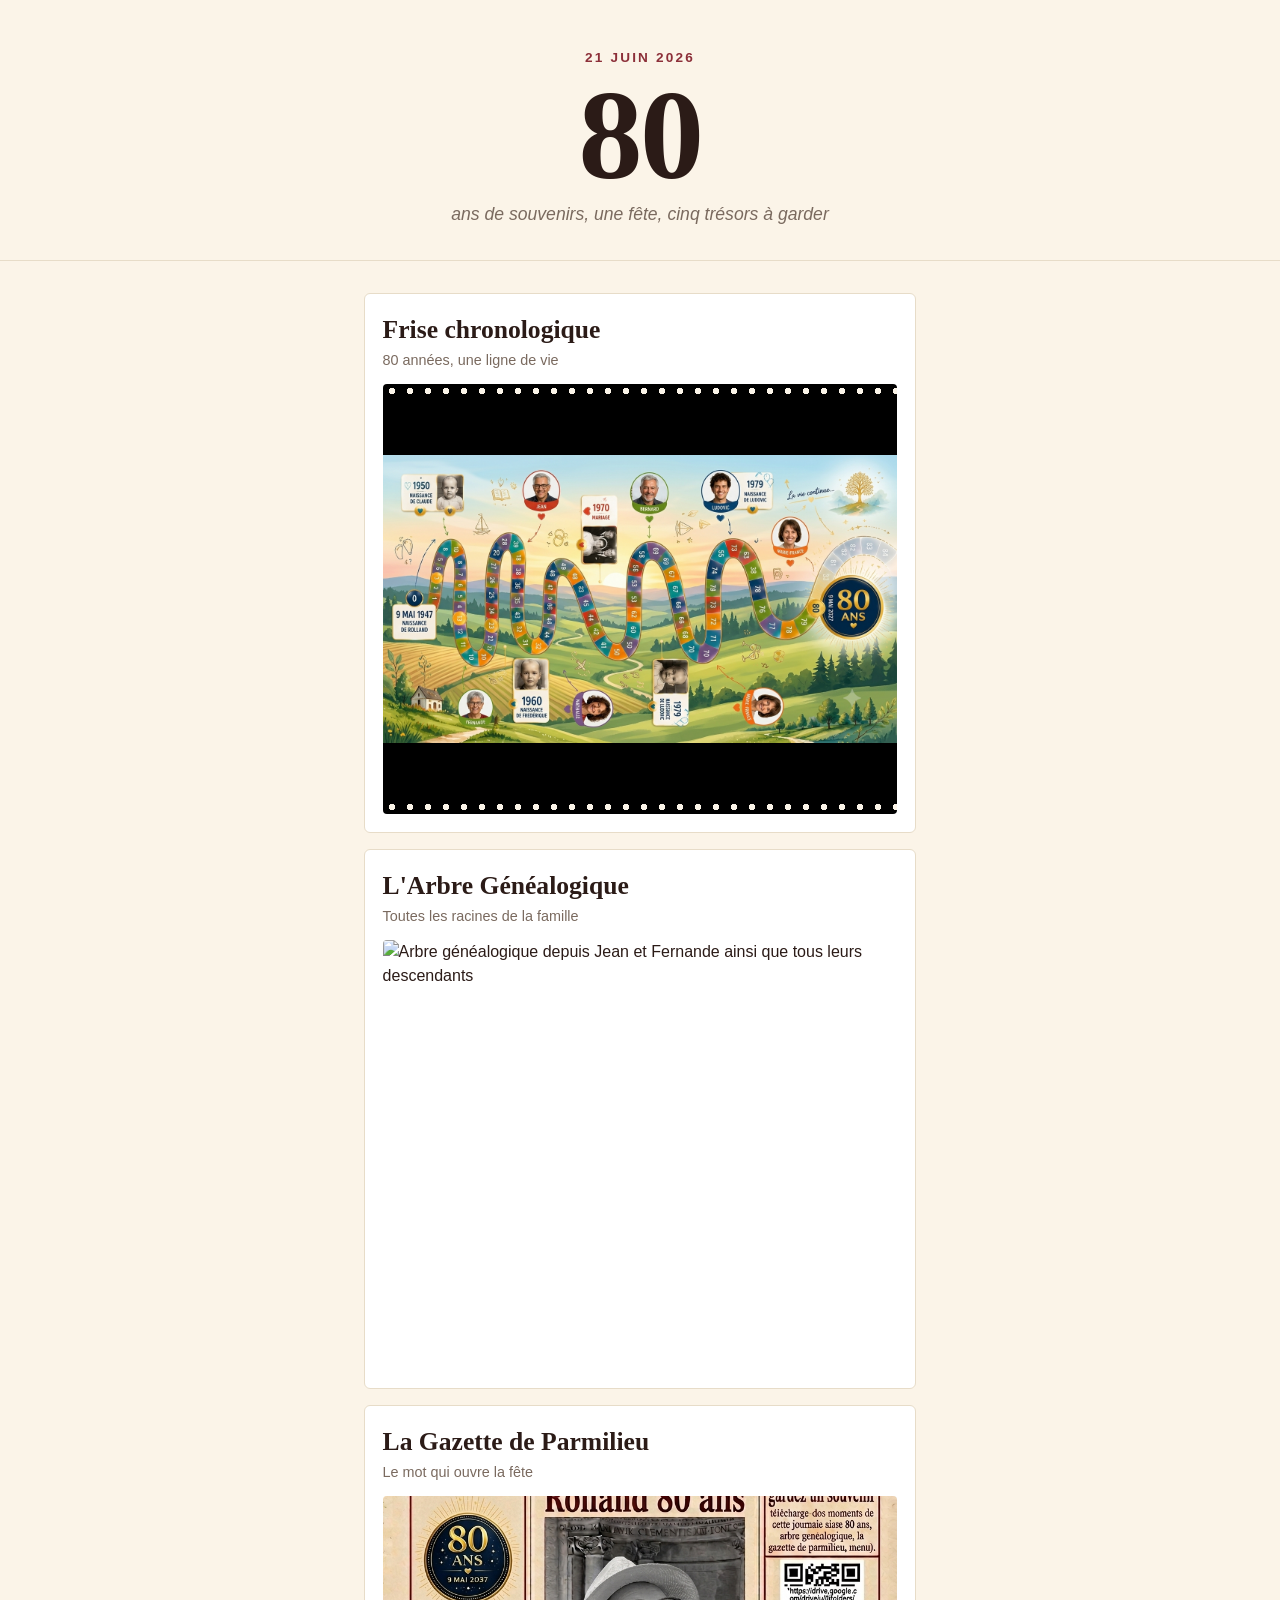
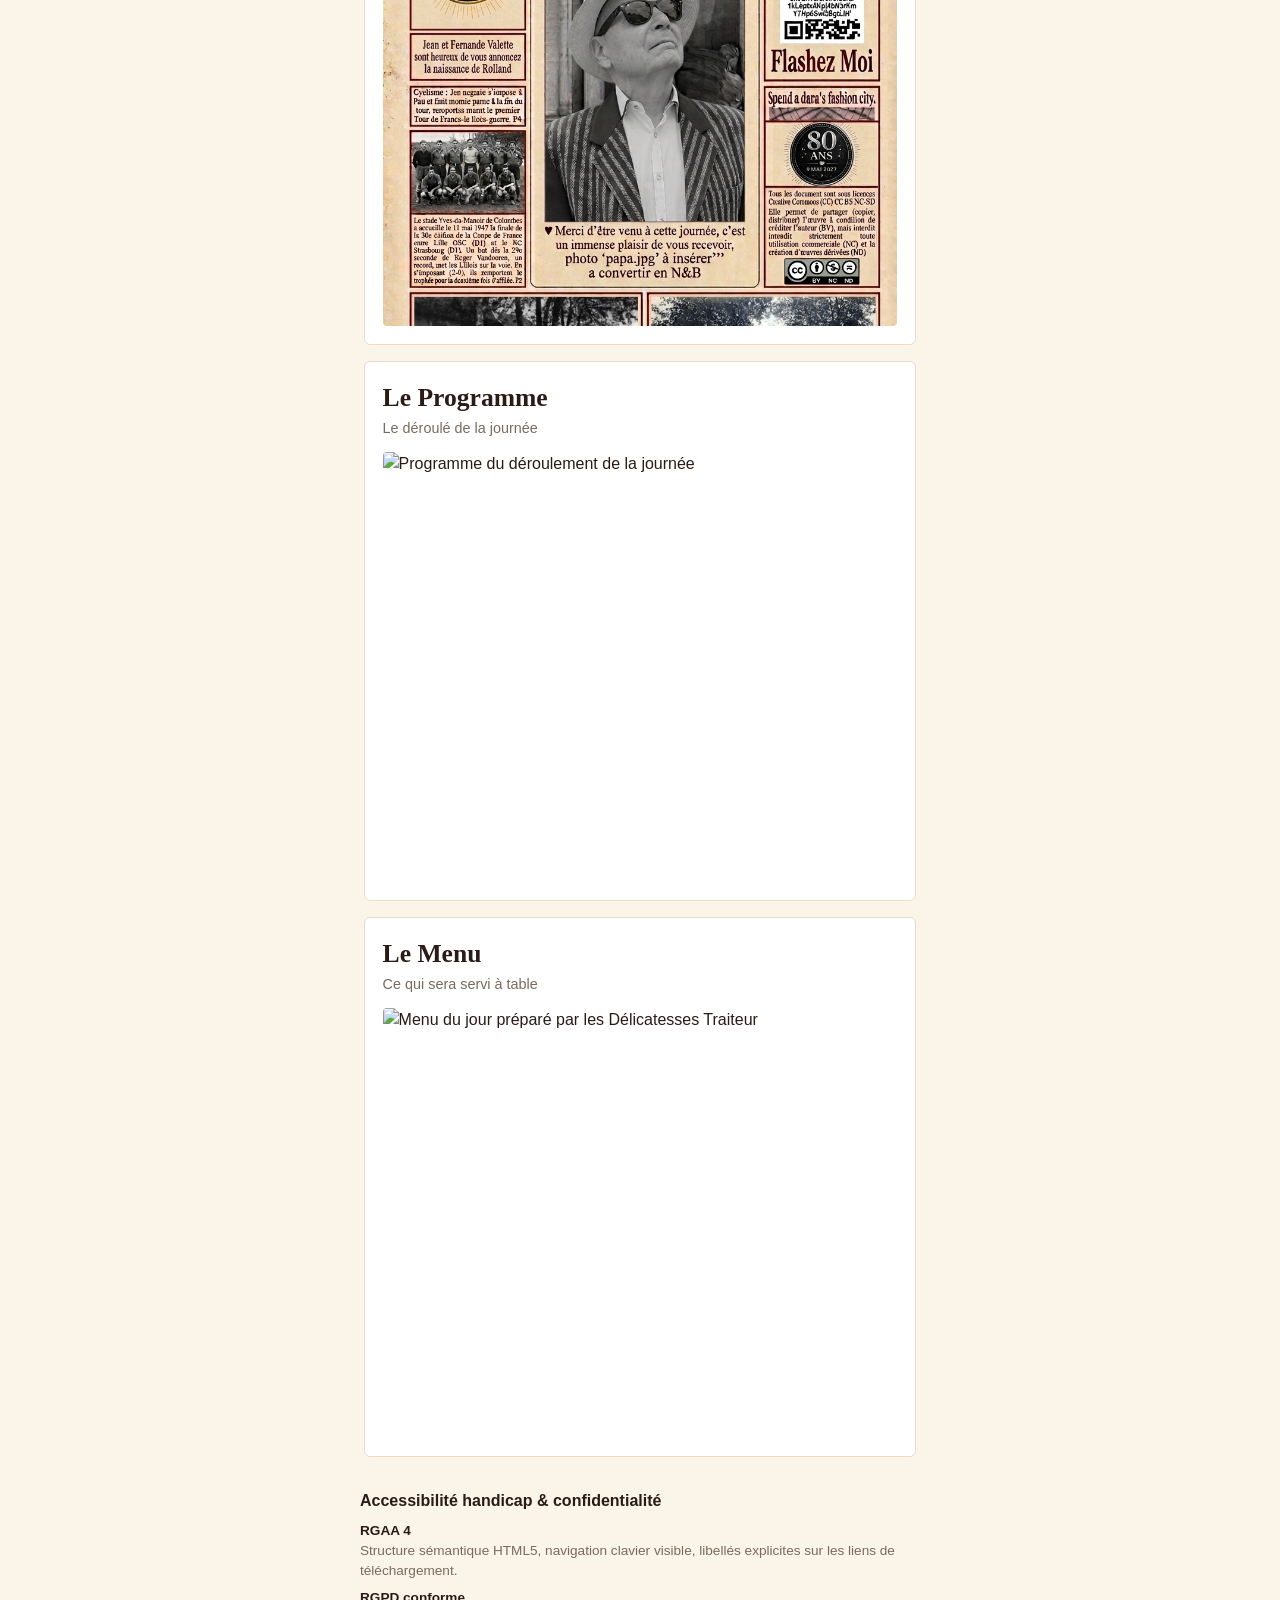
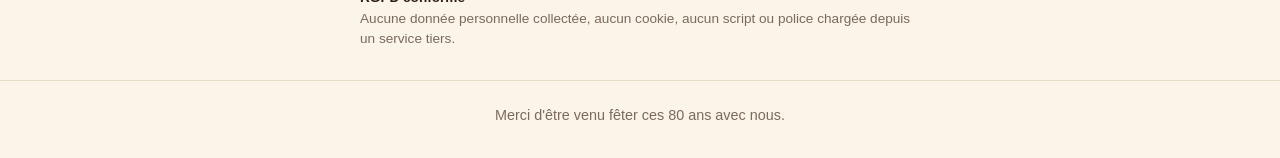
==== commit 1e71ee24: "nouveau htlm css" ====
--- a/index.html
+++ b/index.html
@@ -19,48 +19,53 @@
   <main class="liste-boutons">
 
     <a href="frise_chronologique.png" download class="bouton bouton-frise" aria-label="Télécharger la Frise chronologique, fichier PNG">
-      <img src="frise_chronologique.png" alt="Frise chronologique retraçant la vie de Rolland">
       <div class="texte">
-        <div class="nom">Frise chronologique</div>
+        <h2 class="nom">Frise chronologique</h2>
         <div class="description">80 années, une ligne de vie</div>
       </div>
-      <div class="action">Télécharger ↓</div>
+      <div class="cadre-image cadre-image-frise">
+        <img src="frise_chronologique.png" alt="Frise chronologique retraçant la vie de Rolland">
+      </div>
     </a>
 
     <a href="arbre_genealogique.jpg" download class="bouton bouton-arbre" aria-label="Télécharger l'Arbre Généalogique, fichier JPG">
-      <img src="arbre_genealogique.jpg" alt="Arbre généalogique depuis Jean et Fernande ainsi que tous leurs descendants">
       <div class="texte">
-        <div class="nom">L'Arbre Généalogique</div>
+        <h2 class="nom">L'Arbre Généalogique</h2>
         <div class="description">Toutes les racines de la famille</div>
       </div>
-      <div class="action">Télécharger ↓</div>
+      <div class="cadre-image">
+        <img src="arbre_genealogique.jpg" alt="Arbre généalogique depuis Jean et Fernande ainsi que tous leurs descendants">
+      </div>
     </a>
 
     <a href="la_gazette_de_parmilieu.png" download class="bouton bouton-affiche" aria-label="Télécharger La Gazette de Parmilieu, fichier PNG">
-      <img src="la_gazette_de_parmilieu.png" alt="Affiche façon journal annonçant la fête, La Gazette de Parmilieu">
       <div class="texte">
-        <div class="nom">La Gazette de Parmilieu</div>
+        <h2 class="nom">La Gazette de Parmilieu</h2>
         <div class="description">Le mot qui ouvre la fête</div>
       </div>
-      <div class="action">Télécharger ↓</div>
+      <div class="cadre-image">
+        <img src="la_gazette_de_parmilieu.png" alt="Affiche façon journal annonçant la fête, La Gazette de Parmilieu">
+      </div>
     </a>
 
     <a href="programme.jpg" download class="bouton bouton-programme" aria-label="Télécharger le Programme, fichier JPG">
-      <img src="programme.jpg" alt="Programme du déroulement de la journée">
       <div class="texte">
-        <div class="nom">Le Programme</div>
+        <h2 class="nom">Le Programme</h2>
         <div class="description">Le déroulé de la journée</div>
       </div>
-      <div class="action">Télécharger ↓</div>
+      <div class="cadre-image">
+        <img src="programme.jpg" alt="Programme du déroulement de la journée">
+      </div>
     </a>
 
     <a href="menu.jpg" download class="bouton bouton-menu" aria-label="Télécharger le Menu, fichier JPG">
-      <img src="menu.jpg" alt="Menu du jour préparé par les Délicatesses Traiteur">
       <div class="texte">
-        <div class="nom">Le Menu</div>
+        <h2 class="nom">Le Menu</h2>
         <div class="description">Ce qui sera servi à table</div>
       </div>
-      <div class="action">Télécharger ↓</div>
+      <div class="cadre-image">
+        <img src="menu.jpg" alt="Menu du jour préparé par les Délicatesses Traiteur">
+      </div>
     </a>
 
   </main>
@@ -84,4 +89,4 @@
   </footer>
 
 </body>
-</html>+</html>
--- a/style.css
+++ b/style.css
@@ -13,34 +13,38 @@
   --couleur-accent:          #8C2F39;
   --couleur-accent-doux:     #D4A24C;
   --couleur-bordure:         #E7DCC8;
+  --couleur-pellicule:       #000000;
 
   /* Polices */
   --police-titre: "Playfair Display", Georgia, "Times New Roman", serif;
   --police-texte: "Inter", "Helvetica Neue", Arial, sans-serif;
 
-  /* Tailles de police — mobile (valeurs de base) */
-  --taille-titre-80-mobile:      5.5rem;
-  --taille-sous-titre-mobile:    1rem;
-  --taille-date:                 0.95rem;
-  --taille-nom-mobile:           1.15rem;
+  /* Tailles de police — mobile */
+  --taille-titre-80-mobile:      4.5rem;
+  --taille-sous-titre-mobile:    0.95rem;
+  --taille-date:                 0.85rem;
+  --taille-nom-mobile:           1.3rem;
   --taille-description:          0.9rem;
-  --taille-action:                0.85rem;
   --taille-pied-de-page:          0.9rem;
   --taille-accessibilite-titre:   1rem;
   --taille-accessibilite-texte:   0.85rem;
 
   /* Tailles de police — desktop */
-  --taille-titre-80-desktop:     9rem;
-  --taille-sous-titre-desktop:   1.15rem;
-  --taille-nom-desktop:           1.4rem;
-
-  /* Image dans le bouton */
-  --taille-image-bouton-mobile:   56px;
-  --taille-image-bouton-desktop:  80px;
+  --taille-titre-80-desktop:     8rem;
+  --taille-sous-titre-desktop:   1.1rem;
+  --taille-nom-desktop:           1.6rem;
+
+  /* Hauteur des cartes — coeur de la disposition verticale */
+  --hauteur-carte:   75dvh;
+  --espace-cartes:    1rem;
+
+  /* Pellicule (frise) */
+  --taille-perforation:        14px;
+  --espacement-perforation:    18px;
 
   /* Espacements */
-  --espace-section:   4.5rem;
-  --rayon-bouton:      4px;
+  --espace-section:   3rem;
+  --rayon-bouton:      6px;
 }
 
 /* ============================================
@@ -75,70 +79,69 @@
 }
 
 /* ============================================
-   ENTETE — MOBILE D'ABORD
+   ENTETE
    ============================================ */
 .entete {
   text-align: center;
-  padding: 2.5rem 1.25rem 2rem;
+  padding: 2rem 1.25rem 1.5rem;
   border-bottom: 1px solid var(--couleur-bordure);
 }
 
 .date {
-  font-family: var(--police-texte);
   font-size: var(--taille-date);
   letter-spacing: 0.16em;
   text-transform: uppercase;
   color: var(--couleur-accent);
   font-weight: 600;
-  margin-bottom: 0.75rem;
+  margin-bottom: 0.6rem;
 }
 
 .titre-80 {
   font-family: var(--police-titre);
   font-size: var(--taille-titre-80-mobile);
   font-weight: 700;
-  color: var(--couleur-texte);
   line-height: 0.9;
   letter-spacing: -0.02em;
 }
 
 .sous-titre {
-  font-family: var(--police-texte);
   font-size: var(--taille-sous-titre-mobile);
   color: var(--couleur-texte-attenue);
-  margin-top: 0.6rem;
+  margin-top: 0.5rem;
   font-style: italic;
 }
 
 /* ============================================
-   LISTE DES BOUTONS — MOBILE D'ABORD
-   Disposition flexbox horizontale :
-   image | texte (nom + description) | action
+   LISTE DES BOUTONS — disposition verticale
+   Chaque carte : nom + description en haut,
+   puis l'image en grand qui remplit le reste.
+   Hauteur fixée pour qu'on aperçoive la carte
+   suivante en bas de l'écran (impression
+   d'abondance, peu de scroll).
    ============================================ */
 .liste-boutons {
-  max-width: 920px;
+  max-width: 600px;
   margin: 0 auto;
-  padding: 2rem 1.25rem;
+  padding: 1.25rem;
   display: flex;
   flex-direction: column;
-  gap: 0.85rem;
+  gap: var(--espace-cartes);
 }
 
 .bouton {
+  height: var(--hauteur-carte);
   background-color: var(--couleur-fond-bouton);
   border: 1px solid var(--couleur-bordure);
   border-radius: var(--rayon-bouton);
-  padding: 0.85rem 1.1rem;
+  padding: 1.1rem;
   display: flex;
-  align-items: center;
-  gap: 0.85rem;
-  min-height: 64px;
+  flex-direction: column;
+  gap: 0.4rem;
   transition: border-color 0.2s ease;
 }
 
 .bouton:active {
   border-color: var(--couleur-accent-doux);
-  background-color: var(--couleur-fond);
 }
 
 .bouton:focus-visible {
@@ -154,61 +157,91 @@
   /* libre pour personnalisation future */
 }
 
-/* L'image est le premier enfant flex du bouton :
-   taille fixe, ne s'écrase pas, ne déborde pas */
-.bouton img {
-  width: var(--taille-image-bouton-mobile);
-  height: var(--taille-image-bouton-mobile);
-  object-fit: cover;
-  border-radius: 4px;
-  flex-shrink: 0;
-}
-
-.texte {
-  flex: 1;
-  display: flex;
-  flex-direction: column;
-  gap: 0.15rem;
-  min-width: 0; /* évite que le texte long ne pousse l'image/action hors cadre */
-}
-
 .nom {
   font-family: var(--police-titre);
   font-size: var(--taille-nom-mobile);
   font-weight: 700;
-  color: var(--couleur-texte);
 }
 
 .description {
-  font-family: var(--police-texte);
   font-size: var(--taille-description);
   color: var(--couleur-texte-attenue);
 }
 
-.action {
-  font-family: var(--police-texte);
-  font-size: var(--taille-action);
-  color: var(--couleur-accent);
-  font-weight: 600;
-  flex-shrink: 0;
-  white-space: nowrap;
+/* Le cadre de l'image occupe tout l'espace restant
+   sous le texte, l'image se recadre à l'intérieur */
+.cadre-image {
+  flex: 1;
+  position: relative;
+  border-radius: 4px;
+  overflow: hidden;
+  margin-top: 0.4rem;
+}
+
+.cadre-image img {
+  width: 100%;
+  height: 100%;
+  object-fit: cover;
+}
+
+/* Cas particulier : la frise est une image panoramique.
+   "contain" évite le rognage, fond noir façon pellicule
+   pour combler l'espace vide au lieu d'un blanc cru. */
+.cadre-image-frise {
+  background-color: var(--couleur-pellicule);
+}
+
+.cadre-image-frise img {
+  object-fit: contain;
+}
+
+.cadre-image-frise::before,
+.cadre-image-frise::after {
+  content: "";
+  position: absolute;
+  left: 0;
+  right: 0;
+  height: var(--taille-perforation);
+  background-image: radial-gradient(circle, var(--couleur-fond) 3px, transparent 3px);
+  background-size: var(--espacement-perforation) 100%;
+  background-repeat: repeat-x;
+  z-index: 1;
+}
+
+.cadre-image-frise::before {
+  top: 0;
+}
+
+.cadre-image-frise::after {
+  bottom: 0;
 }
 
 /* ============================================
    ACCESSIBILITE & CONFIDENTIALITE
    ============================================ */
 .accessibilite {
-  max-width: 920px;
+  max-width: 600px;
   margin: 0 auto;
-  padding: 0 1.25rem 2rem;
+  padding: 0 1.25rem 1.5rem;
 }
 
 .accessibilite-titre {
   font-size: var(--taille-accessibilite-titre);
+  margin-bottom: 0.5rem;
 }
 
 .accessibilite-bloc {
   font-size: var(--taille-accessibilite-texte);
+  margin-bottom: 0.4rem;
+}
+
+.accessibilite-norme {
+  font-weight: 600;
+  color: var(--couleur-texte);
+}
+
+.accessibilite-detail {
+  color: var(--couleur-texte-attenue);
 }
 
 /* ============================================
@@ -216,20 +249,19 @@
    ============================================ */
 .pied-de-page {
   text-align: center;
-  padding: 2rem 1.25rem 2.5rem;
+  padding: 1.5rem 1.25rem 2rem;
   font-size: var(--taille-pied-de-page);
   color: var(--couleur-texte-attenue);
   border-top: 1px solid var(--couleur-bordure);
 }
 
 /* ============================================
-   TABLETTE / DESKTOP — on agrandit progressivement
-   à partir d'ici (logique mobile-first)
+   TABLETTE / DESKTOP
    ============================================ */
 @media (min-width: 600px) {
 
   .entete {
-    padding: var(--espace-section) 1.5rem 3rem;
+    padding: var(--espace-section) 1.5rem 2rem;
   }
 
   .titre-80 {
@@ -241,16 +273,11 @@
   }
 
   .liste-boutons {
-    padding: 3rem 1.5rem;
+    padding: 2rem 1.5rem;
   }
 
   .bouton {
-    padding: 1.1rem 1.5rem;
-  }
-
-  .bouton img {
-    width: var(--taille-image-bouton-desktop);
-    height: var(--taille-image-bouton-desktop);
+    height: 60dvh; /* un peu moins haut sur grand écran, moins de scroll vertical pertinent */
   }
 
   .bouton:hover {
@@ -269,4 +296,4 @@
   .bouton {
     transition: none;
   }
-}+}
